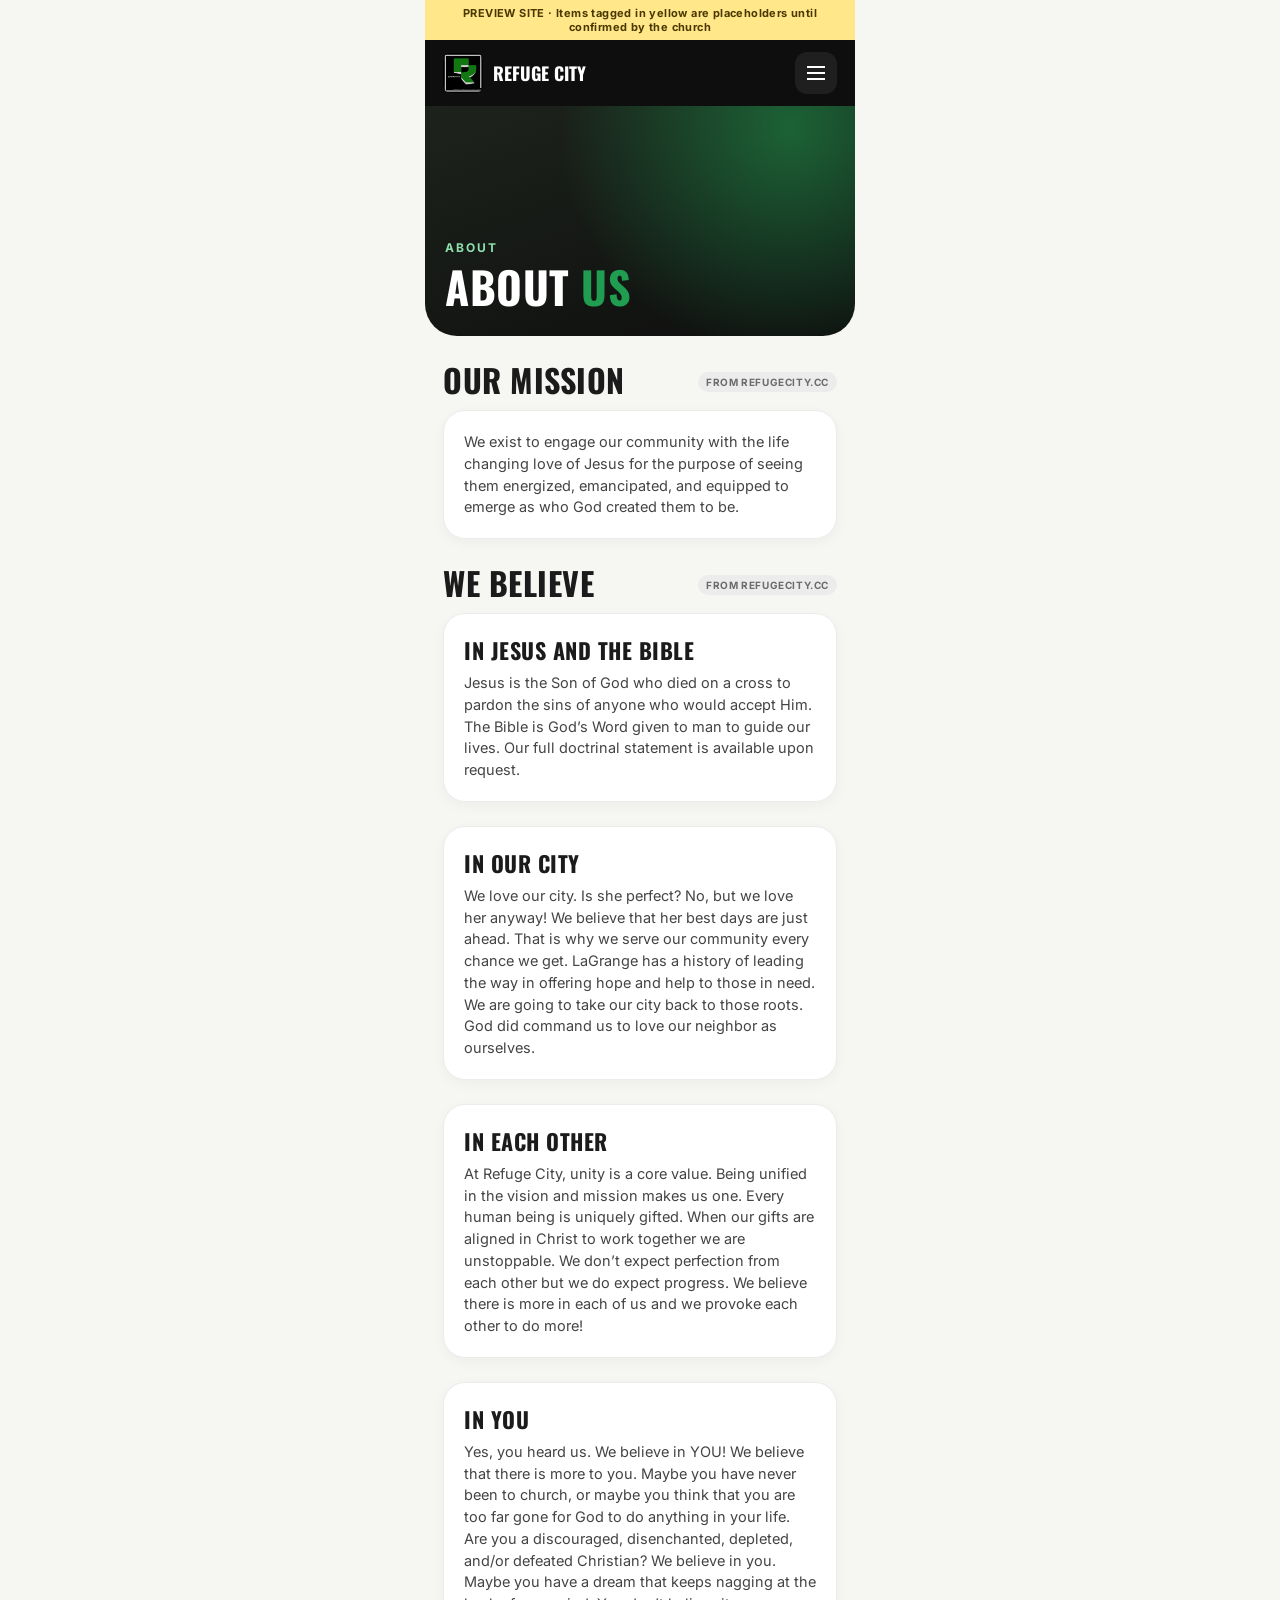
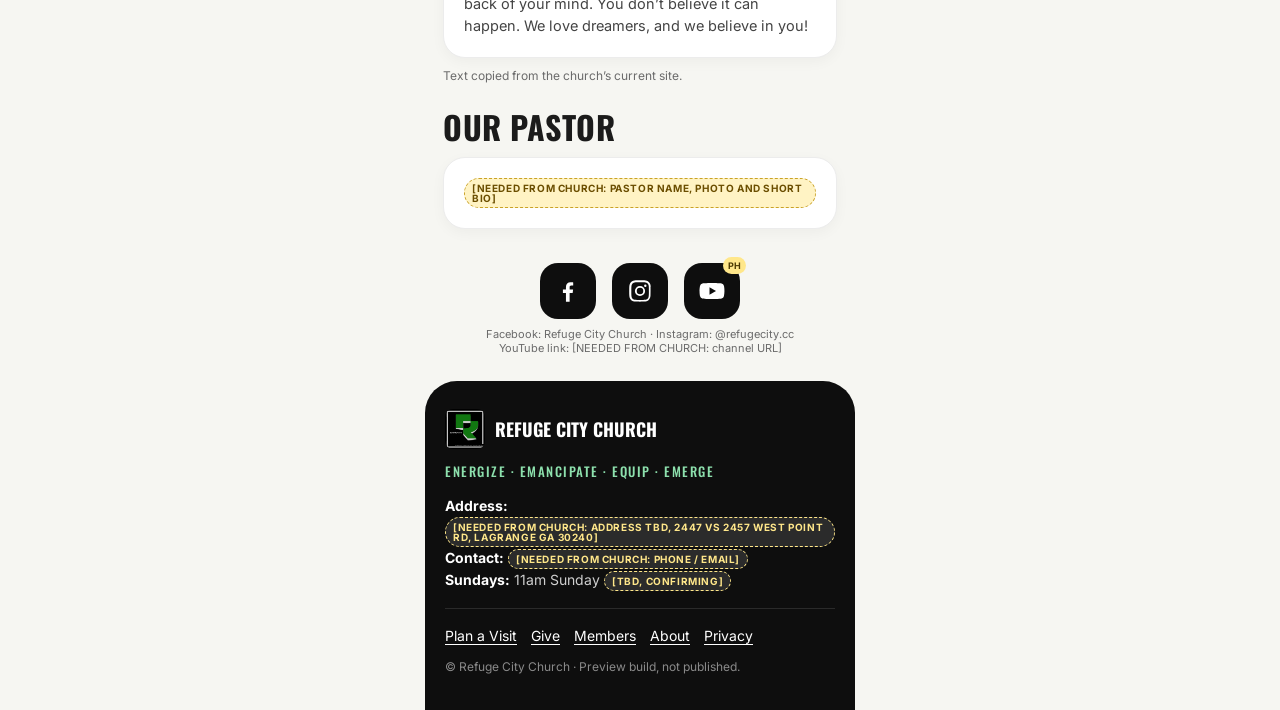
==== about/index.html @ 497180d2 "Preview site: 9 pages from mockup v2, placeholders tagged, Pages CMS starter config" ====
<!DOCTYPE html>
<html lang="en"><head><meta charset="utf-8"><meta name="viewport" content="width=device-width,initial-scale=1">
<title>About | Refuge City Church</title>
<meta name="description" content="Refuge City Church in LaGrange, GA. Preview site.">
<meta name="robots" content="noindex, nofollow">
<link rel="icon" href="/assets/img/logo.png">
<link rel="preconnect" href="https://fonts.googleapis.com"><link href="https://fonts.googleapis.com/css2?family=Oswald:wght@500;700&family=Inter:wght@400;500;700&display=swap" rel="stylesheet">
<link rel="stylesheet" href="/assets/css/site.css">
</head><body>
<a class="skip" href="#main">Skip to content</a>
<div class="banner">PREVIEW SITE · Items tagged in yellow are placeholders until confirmed by the church</div>
<header>
  <a class="brand" href="/"><img src="/assets/img/logo.png" alt="Refuge City Church logo">Refuge City</a>
  <details class="nav"><summary class="menu" aria-label="Menu"><span></span></summary><nav class="panel"><a href="/">Home</a><a href="/visit/">Plan Your Visit</a><a href="/give/">Give</a><a href="/watch/">Watch</a><a href="/next-steps/">Next Steps</a><a href="/kids/">Kids District</a><a href="/members/">Members Hub</a><a href="/about/" aria-current="page">About</a><a href="/privacy/">Privacy</a></nav></details>
</header>
<main id="main">
<div class="hero short"><div class="crumb">About</div><h1>About <em>Us</em></h1></div>
<section>
  <div class="sec-h"><h2>Our Mission</h2><span class="src">From refugecity.cc</span></div>
  <div class="card prose"><p>We exist to engage our community with the life changing love of Jesus for the purpose of seeing them energized, emancipated, and equipped to emerge as who God created them to be.</p></div>
</section>
<section>
  <div class="sec-h"><h2>We Believe</h2><span class="src">From refugecity.cc</span></div>
  <div class="list"><div class="card"><h3>In Jesus and the Bible</h3><p>Jesus is the Son of God who died on a cross to pardon the sins of anyone who would accept Him. The Bible is God’s Word given to man to guide our lives. Our full doctrinal statement is available upon request.</p></div><div class="card"><h3>In our City</h3><p>We love our city. Is she perfect? No, but we love her anyway! We believe that her best days are just ahead. That is why we serve our community every chance we get. LaGrange has a history of leading the way in offering hope and help to those in need. We are going to take our city back to those roots. God did command us to love our neighbor as ourselves.</p></div><div class="card"><h3>In Each Other</h3><p>At Refuge City, unity is a core value. Being unified in the vision and mission makes us one. Every human being is uniquely gifted. When our gifts are aligned in Christ to work together we are unstoppable. We don’t expect perfection from each other but we do expect progress. We believe there is more in each of us and we provoke each other to do more!</p></div><div class="card"><h3>In You</h3><p>Yes, you heard us. We believe in YOU! We believe that there is more to you. Maybe you have never been to church, or maybe you think that you are too far gone for God to do anything in your life. Are you a discouraged, disenchanted, depleted, and/or defeated Christian? We believe in you. Maybe you have a dream that keeps nagging at the back of your mind. You don’t believe it can happen. We love dreamers, and we believe in you!</p></div></div>
  <p class="note">Text copied from the church’s current site.</p>
</section>
<section>
  <div class="sec-h"><h2>Our Pastor</h2></div>
  <div class="card prose"><p><span class="tag">[NEEDED FROM CHURCH: pastor name, photo and short bio]</span></p></div>
</section>
</main>
<div class="social">
  <a href="https://www.facebook.com/p/Refuge-City-Church-61572074312910/" aria-label="Facebook"><svg viewBox="0 0 24 24"><path d="M13.5 22v-8.2h2.8l.4-3.2h-3.2V8.5c0-.9.3-1.6 1.6-1.6h1.7V4.1c-.3 0-1.3-.1-2.5-.1-2.5 0-4.2 1.5-4.2 4.3v2.4H7.3v3.2h2.8V22h3.4z"/></svg></a>
  <a href="https://www.instagram.com/refugecity.cc/" aria-label="Instagram"><svg viewBox="0 0 24 24"><path d="M12 7.3A4.7 4.7 0 1 0 12 16.7 4.7 4.7 0 0 0 12 7.3zm0 7.7a3 3 0 1 1 0-6 3 3 0 0 1 0 6zm6-7.9a1.1 1.1 0 1 1-2.2 0 1.1 1.1 0 0 1 2.2 0zM21.9 8.1c-.1-1.6-.4-3-1.6-4.2S17.6 2.2 16 2.1c-1.6-.1-6.4-.1-8 0-1.6.1-3 .4-4.2 1.6S2.2 6.4 2.1 8c-.1 1.6-.1 6.4 0 8 .1 1.6.4 3 1.6 4.2s2.6 1.5 4.2 1.6c1.6.1 6.4.1 8 0 1.6-.1 3-.4 4.2-1.6s1.5-2.6 1.6-4.2c.1-1.6.1-6.4 0-7.9zM19.8 18a3.2 3.2 0 0 1-1.8 1.8c-1.3.5-4.3.4-5.9.4s-4.6.1-5.9-.4A3.2 3.2 0 0 1 4.4 18c-.5-1.3-.4-4.3-.4-5.9s-.1-4.6.4-5.9A3.2 3.2 0 0 1 6.2 4.4c1.3-.5 4.3-.4 5.9-.4s4.6-.1 5.9.4a3.2 3.2 0 0 1 1.8 1.8c.5 1.3.4 4.3.4 5.9s.1 4.6-.4 5.9z"/></svg></a>
  <a class="ph" href="#" aria-label="YouTube (placeholder)"><svg viewBox="0 0 24 24"><path d="M23 7.2a3 3 0 0 0-2.1-2.1C19 4.6 12 4.6 12 4.6s-7 0-8.9.5A3 3 0 0 0 1 7.2C.5 9.1.5 12 .5 12s0 2.9.5 4.8a3 3 0 0 0 2.1 2.1c1.9.5 8.9.5 8.9.5s7 0 8.9-.5a3 3 0 0 0 2.1-2.1c.5-1.9.5-4.8.5-4.8s0-2.9-.5-4.8zM9.7 15.5v-7l6 3.5-6 3.5z"/></svg></a>
</div>
<p class="soc-note">Facebook: Refuge City Church · Instagram: @refugecity.cc<br>YouTube link: [NEEDED FROM CHURCH: channel URL]</p>
<footer>
  <div class="brand"><img src="/assets/img/logo.png" alt="">Refuge City Church</div>
  <div class="tagline">Energize · Emancipate · Equip · Emerge</div>
  <div><b style="color:#fff">Address:</b> <span class="tag dark">[NEEDED FROM CHURCH: address TBD, 2447 vs 2457 West Point Rd, LaGrange GA 30240]</span></div>
  <div><b style="color:#fff">Contact:</b> <span class="tag dark">[NEEDED FROM CHURCH: phone / email]</span></div>
  <div><b style="color:#fff">Sundays:</b> 11am Sunday <span class="tag dark">[TBD, confirming]</span></div>
  <hr>
  <div class="foot-links"><a href="/visit/">Plan a Visit</a><a href="/give/">Give</a><a href="/members/">Members</a><a href="/about/">About</a><a href="/privacy/">Privacy</a></div>
  <div class="fine" style="margin-top:10px">© Refuge City Church · Preview build, not published.</div>
</footer>
</body></html>
---- assets/css/site.css ----
:root{--green:#209D50;--green-d:#167a3c;--black:#0e0e0e;--ink:#1b1b1b;--off:#f6f6f2;--mute:#6b6b6b;--r:22px}
*{box-sizing:border-box;margin:0;padding:0}
body{font-family:Inter,system-ui,sans-serif;background:var(--off);color:var(--ink);max-width:430px;margin:0 auto;-webkit-font-smoothing:antialiased}
h1,h2,h3,.btn{font-family:Oswald,Impact,sans-serif;text-transform:uppercase;letter-spacing:.5px}
a{color:inherit;text-decoration:none}
.tag{display:inline-block;font:700 10px/1 Inter,sans-serif;letter-spacing:.6px;text-transform:uppercase;padding:4px 7px;border-radius:999px;background:#fff3c4;color:#6b4e00;border:1px dashed #c9a227;vertical-align:middle}
.tag.dark{background:rgba(255,255,255,.12);color:#ffe78a;border-color:#ffe78a}
header{position:sticky;top:0;z-index:20;display:flex;align-items:center;justify-content:space-between;padding:12px 18px;background:var(--black);color:#fff}
.brand{display:flex;align-items:center;gap:10px;font:700 18px Oswald,sans-serif;text-transform:uppercase}
.brand img{width:40px;height:40px;border-radius:8px}
.menu{width:42px;height:42px;border-radius:12px;background:#1f1f1f;display:grid;place-items:center}
.menu span,.menu span:before,.menu span:after{display:block;width:18px;height:2px;background:#fff;position:relative;content:""}
.menu span:before{position:absolute;top:-6px}.menu span:after{position:absolute;top:6px}
.hero{position:relative;min-height:560px;padding:24px 20px 28px;color:#fff;display:flex;flex-direction:column;justify-content:flex-end;background:
 linear-gradient(180deg,rgba(14,14,14,.05) 0%,rgba(14,14,14,.55) 55%,rgba(14,14,14,.95) 100%),
 radial-gradient(circle at 30% 35%,#f2b880 0,#c97b4a 22%,transparent 46%),
 radial-gradient(circle at 72% 30%,#e9a46c 0,#a85e36 20%,transparent 42%),
 radial-gradient(circle at 50% 70%,#2a8a52 0,transparent 55%),
 linear-gradient(135deg,#3b2a1e,#1e3b2a);border-radius:0 0 32px 32px;overflow:hidden}
.ph-label{position:absolute;top:18px;left:50%;transform:translateX(-50%);background:rgba(0,0,0,.55);border:2px dashed rgba(255,255,255,.7);padding:8px 14px;border-radius:12px;font:700 12px Inter;letter-spacing:1px;text-align:center;white-space:nowrap}
.ph-label small{display:block;font-weight:500;letter-spacing:0;opacity:.85;margin-top:3px}
.eyebrow{font:700 12px Inter;letter-spacing:2px;text-transform:uppercase;color:#8de0ad;margin-bottom:10px}
.hero h1{font-size:50px;line-height:.98;font-weight:700}
.hero h1 em{font-style:normal;color:var(--green)}
.hero h1 .sub{display:block;font-size:30px;line-height:1.1;margin-top:10px;color:#fff;text-transform:none;font-weight:500}
.hero p{margin-top:14px;font-size:15px;line-height:1.5;opacity:.9}
.ctas{display:grid;gap:12px;padding:22px 18px 6px;margin-top:-4px}
.btn{display:flex;align-items:center;justify-content:space-between;padding:20px 22px;border-radius:var(--r);font-size:24px;font-weight:700;box-shadow:0 6px 18px rgba(0,0,0,.08)}
.btn .ar{font-size:26px}
.btn.primary{background:var(--green);color:#fff}
.btn.dark{background:var(--black);color:#fff}
.btn.light{background:#fff;color:var(--ink);border:2px solid #e4e4e4}
.btn .soon{font:700 10px Inter;letter-spacing:.8px;background:#ffe78a;color:#4a3800;padding:5px 8px;border-radius:999px;margin-left:8px;vertical-align:middle}
.info{margin:14px 18px 0;padding:14px 16px;border-radius:16px;background:#fff;border:1px solid #e7e7e7;font-size:14px;line-height:1.6}
section{padding:28px 18px 0}
.sec-h{display:flex;align-items:baseline;justify-content:space-between;margin-bottom:14px}
.sec-h h2{font-size:32px;line-height:1}
.sec-h a{font-size:14px;font-weight:700;color:var(--green-d)}
.card{background:#fff;border-radius:var(--r);padding:20px;border:1px solid #ececec;box-shadow:0 4px 14px rgba(0,0,0,.04)}
.values{display:grid;gap:10px}
.val{display:flex;gap:14px;align-items:flex-start}
.val .ic{flex:none;width:46px;height:46px;border-radius:14px;background:#e3f4ea;color:var(--green-d);display:grid;place-items:center;font:700 20px Oswald}
.val h3{font-size:20px;line-height:1.1;margin-bottom:4px}
.val p,.card p{font-size:14.5px;line-height:1.5;color:#444}
.steps{display:flex;gap:12px;overflow-x:auto;padding-bottom:6px;scroll-snap-type:x mandatory;margin-right:-18px;padding-right:18px}
.step{flex:0 0 74%;scroll-snap-align:start;border-radius:var(--r);padding:22px;min-height:180px;display:flex;flex-direction:column;justify-content:space-between;color:#fff}
.step:nth-child(1){background:var(--green)}.step:nth-child(2){background:var(--black)}.step:nth-child(3){background:#3e3e3e}
.step .n{font:700 46px/1 Oswald;opacity:.35}
.step h3{font-size:26px;margin-top:8px}
.step p{font-size:14px;opacity:.9;margin-top:6px;color:#fff}
.kids{border-radius:28px;overflow:hidden;background:var(--black);color:#fff}
.kids .ph{height:170px;position:relative;background:radial-gradient(circle at 25% 40%,#ffd36b 0,transparent 30%),radial-gradient(circle at 75% 60%,#5fd38d 0,transparent 35%),radial-gradient(circle at 55% 25%,#6bb8ff 0,transparent 28%),#20302a;display:grid;place-items:center}
.kids .ph span{background:rgba(0,0,0,.55);border:2px dashed rgba(255,255,255,.7);padding:7px 12px;border-radius:10px;font:700 11px Inter;letter-spacing:1px}
.kids .body{padding:20px}
.kids h2{font-size:34px;line-height:1}.kids h2 em{font-style:normal;color:var(--green)}
.kids p{font-size:14.5px;line-height:1.5;opacity:.88;margin:10px 0 16px;color:#fff}
.pill{display:inline-flex;align-items:center;gap:8px;background:var(--green);color:#fff;padding:13px 18px;border-radius:999px;font:700 15px Inter}
.hub{display:grid;grid-template-columns:1fr 1fr;gap:12px}
.tile{background:#fff;border:1px solid #ececec;border-radius:20px;padding:16px;min-height:118px;display:flex;flex-direction:column;justify-content:space-between}
.tile .ti{width:40px;height:40px;border-radius:12px;background:var(--black);display:grid;place-items:center}
.tile .ti svg{width:22px;height:22px;stroke:#5fd38d;fill:none;stroke-width:2;stroke-linecap:round;stroke-linejoin:round}
.tile b{font:700 17px Oswald;text-transform:uppercase;line-height:1.1;display:block;margin-top:10px}
.tile small{font-size:11px;color:var(--mute)}
.social{display:flex;justify-content:center;gap:16px;padding:34px 18px 8px}
.social a{width:56px;height:56px;border-radius:18px;background:var(--black);display:grid;place-items:center;position:relative}
.social svg{width:26px;height:26px;fill:#fff}
.social a.ph::after{content:"PH";position:absolute;top:-6px;right:-6px;font:700 9px Inter;background:#ffe78a;color:#4a3800;padding:3px 5px;border-radius:999px}
.soc-note{text-align:center;font-size:11px;color:var(--mute);padding:0 24px}
footer{margin-top:26px;background:var(--black);color:#cfcfcf;padding:28px 20px 34px;border-radius:32px 32px 0 0;font-size:14px;line-height:1.6}
footer .brand{color:#fff;margin-bottom:12px}
footer .tagline{font:500 13px Oswald;letter-spacing:1.5px;text-transform:uppercase;color:#8de0ad;margin-bottom:14px}
footer hr{border:0;border-top:1px solid #2a2a2a;margin:16px 0}
footer .fine{font-size:12px;color:#8a8a8a}
.banner{background:#ffe78a;color:#4a3800;font:700 11px Inter;text-align:center;padding:6px 10px;letter-spacing:.4px}
.hero .quote{font:500 21px/1.3 Oswald,sans-serif;margin-top:14px;color:#fff;opacity:1}
.src{display:inline-block;align-self:flex-start;margin-top:8px;font:700 10px Inter;letter-spacing:.6px;text-transform:uppercase;color:#6b6b6b;background:#ececec;padding:4px 8px;border-radius:999px}
.src.dark{color:#8de0ad;background:rgba(32,157,80,.18)}
.note{font-size:12px;color:var(--mute);margin-top:10px}

/* site additions */
.hero.short{min-height:230px}
.hero.short h1{font-size:44px}
.nav{position:relative}
.nav summary{list-style:none;cursor:pointer}
.nav summary::-webkit-details-marker{display:none}
.nav .panel{position:absolute;right:0;top:52px;width:250px;background:#151515;border:1px solid #2a2a2a;border-radius:18px;padding:8px;box-shadow:0 14px 40px rgba(0,0,0,.45)}
.nav .panel a{display:block;padding:12px 14px;border-radius:12px;font:700 17px Oswald,sans-serif;text-transform:uppercase;letter-spacing:.5px;color:#fff}
.nav .panel a:hover,.nav .panel a[aria-current]{background:#209D50}
.prose{font-size:15.5px;line-height:1.6;color:#333}
.prose p+p{margin-top:12px}
.card+.card{margin-top:12px}
.card h3{font-size:22px;margin-bottom:6px}
.list{display:grid;gap:12px}
.btn.wide{justify-content:center;gap:10px}
.form label{display:block;font:700 14px Inter;margin:14px 0 6px}
.form input,.form select,.form textarea{width:100%;font:16px Inter;padding:14px;border-radius:14px;border:2px solid #e4e4e4;background:#fafafa;color:#888}
.form .btn{margin-top:18px;width:100%;border:0;cursor:not-allowed;opacity:.85}
.soon-card{text-align:center;padding:34px 20px}
.soon-card .big{font:700 40px/1 Oswald,sans-serif;text-transform:uppercase;margin:10px 0}
.crumb{font:700 12px Inter;letter-spacing:2px;text-transform:uppercase;color:#8de0ad;margin-bottom:10px}
.foot-links{display:flex;flex-wrap:wrap;gap:6px 14px;margin-top:6px}
.foot-links a{color:#fff;text-decoration:underline;text-underline-offset:3px}
.foot-social{display:flex;gap:12px;margin:14px 0 4px}
.foot-social a{width:44px;height:44px;border-radius:14px;background:#1f1f1f;display:grid;place-items:center}
.foot-social svg{width:22px;height:22px;fill:#fff}
.skip{position:absolute;left:-999px}.skip:focus{left:10px;top:10px;z-index:99;background:#fff;color:#000;padding:8px}
.hero.short:not([style]){background:radial-gradient(circle at 85% 10%,rgba(32,157,80,.55) 0,transparent 55%),linear-gradient(160deg,#1d231c,#0e0e0e)}
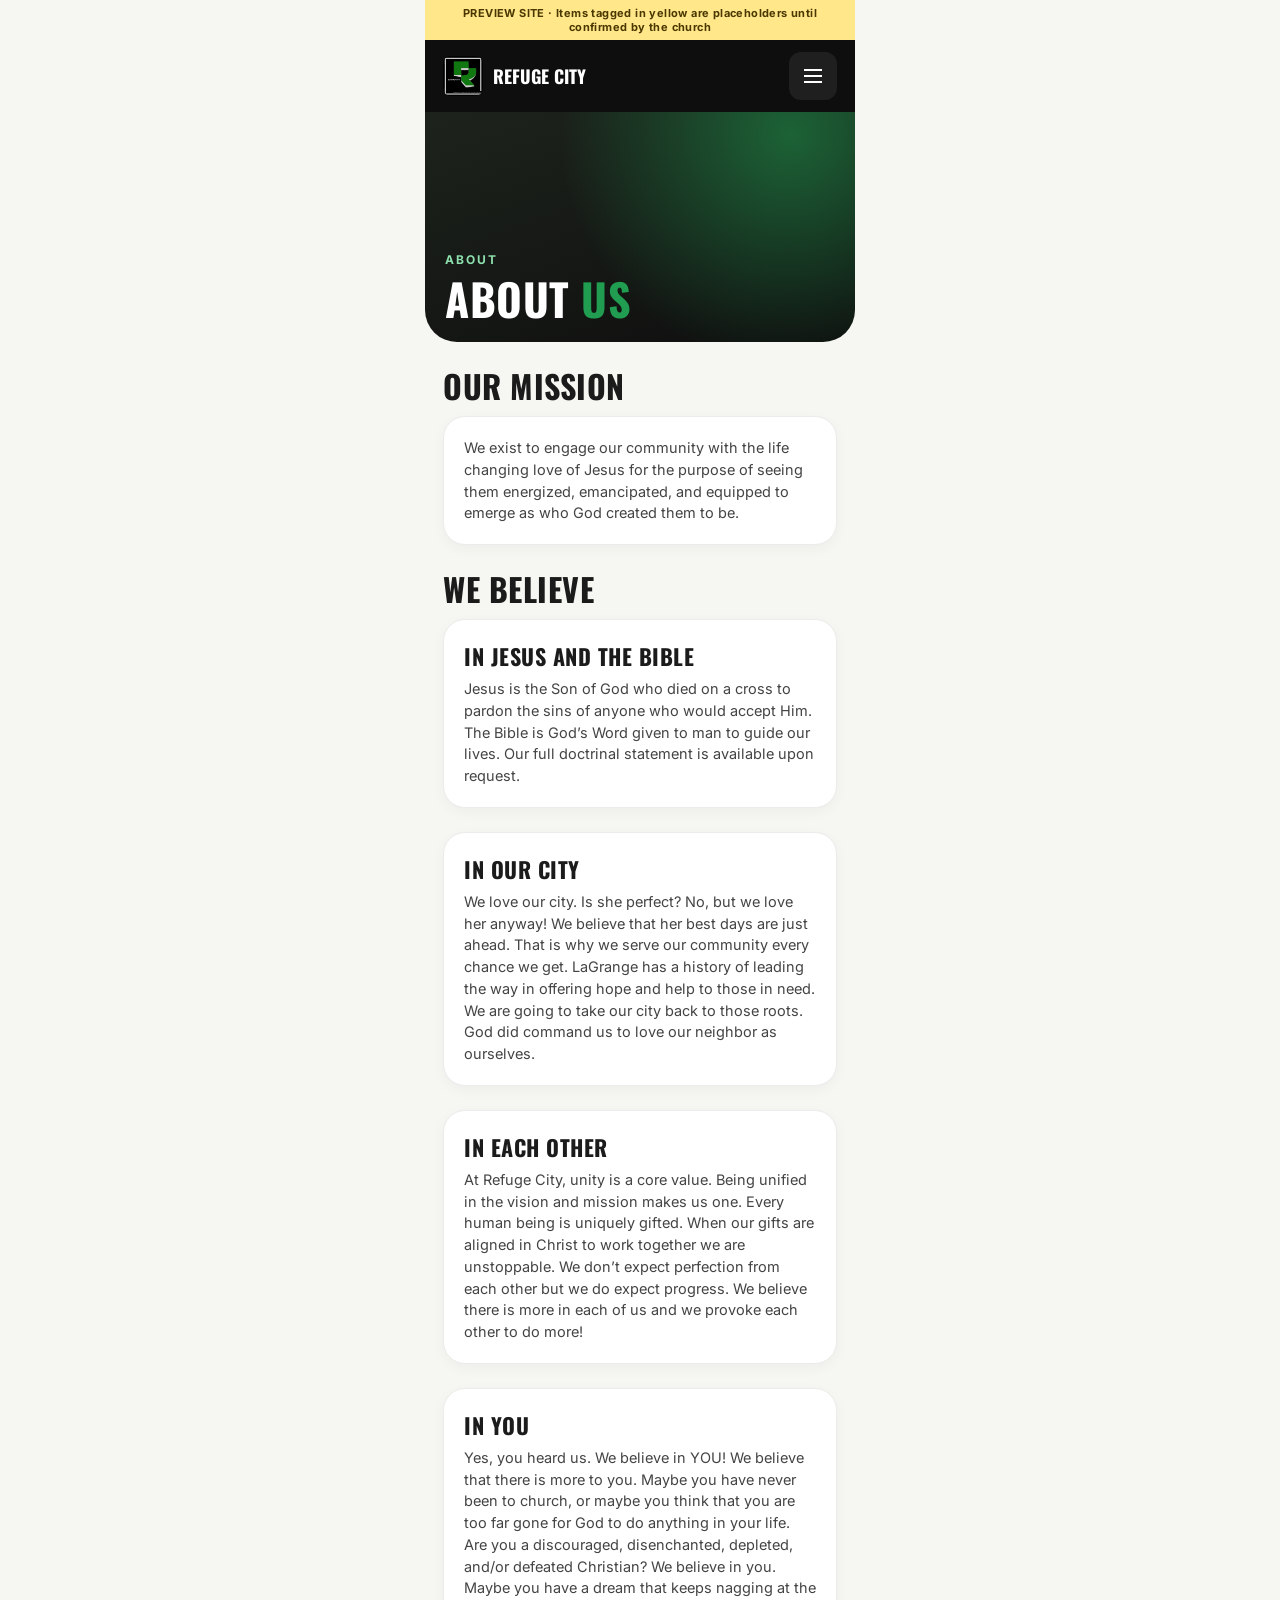
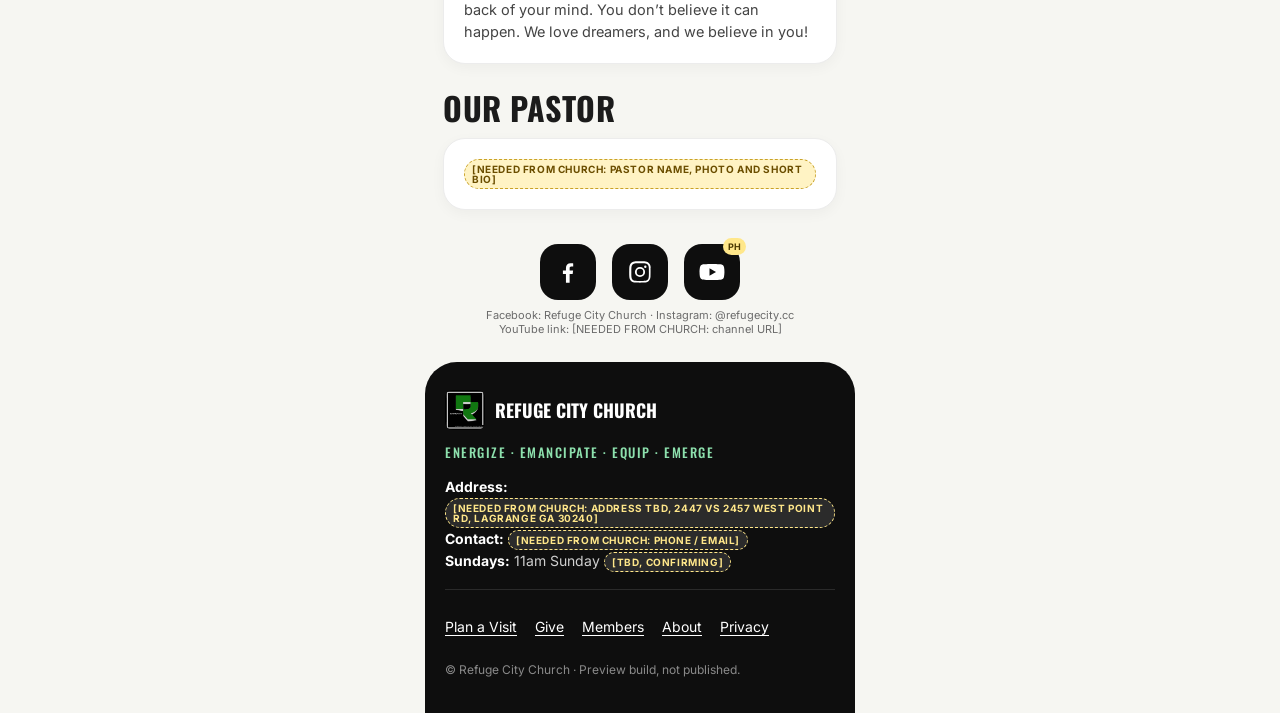
==== commit a07aac8f: "Fit the home actions and tighten the mobile menu Shrink the home hero so Plan Your Visit, Give, and " ====
--- a/about/index.html
+++ b/about/index.html
@@ -3,26 +3,26 @@
 <title>About | Refuge City Church</title>
 <meta name="description" content="Refuge City Church in LaGrange, GA. Preview site.">
 <meta name="robots" content="noindex, nofollow">
-<link rel="icon" href="/assets/img/logo.png">
+<link rel="icon" href="../assets/img/logo.png">
 <link rel="preconnect" href="https://fonts.googleapis.com"><link href="https://fonts.googleapis.com/css2?family=Oswald:wght@500;700&family=Inter:wght@400;500;700&display=swap" rel="stylesheet">
-<link rel="stylesheet" href="/assets/css/site.css">
+<link rel="stylesheet" href="../assets/css/site.css">
 </head><body>
 <a class="skip" href="#main">Skip to content</a>
 <div class="banner">PREVIEW SITE · Items tagged in yellow are placeholders until confirmed by the church</div>
 <header>
-  <a class="brand" href="/"><img src="/assets/img/logo.png" alt="Refuge City Church logo">Refuge City</a>
-  <details class="nav"><summary class="menu" aria-label="Menu"><span></span></summary><nav class="panel"><a href="/">Home</a><a href="/visit/">Plan Your Visit</a><a href="/give/">Give</a><a href="/watch/">Watch</a><a href="/next-steps/">Next Steps</a><a href="/kids/">Kids District</a><a href="/members/">Members Hub</a><a href="/about/" aria-current="page">About</a><a href="/privacy/">Privacy</a></nav></details>
+  <a class="brand" href="../"><img src="../assets/img/logo.png" alt="Refuge City Church logo">Refuge City</a>
+  <details class="nav"><summary class="menu" aria-label="Menu" aria-expanded="false" aria-controls="site-menu"><span></span></summary><button type="button" class="nav-backdrop" tabindex="-1" aria-hidden="true"></button><nav class="panel" id="site-menu"><a href="../">Home</a><a href="../visit/">Plan Your Visit</a><a href="../give/">Give</a><a href="../watch/">Watch</a><a href="../next-steps/">Next Steps</a><a href="../kids/">Kids District</a><a href="../members/">Members Hub</a><a href="../about/" aria-current="page">About</a><a href="../privacy/">Privacy</a></nav></details>
 </header>
 <main id="main">
 <div class="hero short"><div class="crumb">About</div><h1>About <em>Us</em></h1></div>
 <section>
-  <div class="sec-h"><h2>Our Mission</h2><span class="src">From refugecity.cc</span></div>
+  <div class="sec-h"><h2>Our Mission</h2><span class="src review-note">From refugecity.cc</span></div>
   <div class="card prose"><p>We exist to engage our community with the life changing love of Jesus for the purpose of seeing them energized, emancipated, and equipped to emerge as who God created them to be.</p></div>
 </section>
 <section>
-  <div class="sec-h"><h2>We Believe</h2><span class="src">From refugecity.cc</span></div>
+  <div class="sec-h"><h2>We Believe</h2><span class="src review-note">From refugecity.cc</span></div>
   <div class="list"><div class="card"><h3>In Jesus and the Bible</h3><p>Jesus is the Son of God who died on a cross to pardon the sins of anyone who would accept Him. The Bible is God’s Word given to man to guide our lives. Our full doctrinal statement is available upon request.</p></div><div class="card"><h3>In our City</h3><p>We love our city. Is she perfect? No, but we love her anyway! We believe that her best days are just ahead. That is why we serve our community every chance we get. LaGrange has a history of leading the way in offering hope and help to those in need. We are going to take our city back to those roots. God did command us to love our neighbor as ourselves.</p></div><div class="card"><h3>In Each Other</h3><p>At Refuge City, unity is a core value. Being unified in the vision and mission makes us one. Every human being is uniquely gifted. When our gifts are aligned in Christ to work together we are unstoppable. We don’t expect perfection from each other but we do expect progress. We believe there is more in each of us and we provoke each other to do more!</p></div><div class="card"><h3>In You</h3><p>Yes, you heard us. We believe in YOU! We believe that there is more to you. Maybe you have never been to church, or maybe you think that you are too far gone for God to do anything in your life. Are you a discouraged, disenchanted, depleted, and/or defeated Christian? We believe in you. Maybe you have a dream that keeps nagging at the back of your mind. You don’t believe it can happen. We love dreamers, and we believe in you!</p></div></div>
-  <p class="note">Text copied from the church’s current site.</p>
+  <p class="note review-note">Text copied from the church’s current site.</p>
 </section>
 <section>
   <div class="sec-h"><h2>Our Pastor</h2></div>
@@ -36,13 +36,43 @@
 </div>
 <p class="soc-note">Facebook: Refuge City Church · Instagram: @refugecity.cc<br>YouTube link: [NEEDED FROM CHURCH: channel URL]</p>
 <footer>
-  <div class="brand"><img src="/assets/img/logo.png" alt="">Refuge City Church</div>
+  <div class="brand"><img src="../assets/img/logo.png" alt="">Refuge City Church</div>
   <div class="tagline">Energize · Emancipate · Equip · Emerge</div>
   <div><b style="color:#fff">Address:</b> <span class="tag dark">[NEEDED FROM CHURCH: address TBD, 2447 vs 2457 West Point Rd, LaGrange GA 30240]</span></div>
   <div><b style="color:#fff">Contact:</b> <span class="tag dark">[NEEDED FROM CHURCH: phone / email]</span></div>
   <div><b style="color:#fff">Sundays:</b> 11am Sunday <span class="tag dark">[TBD, confirming]</span></div>
   <hr>
-  <div class="foot-links"><a href="/visit/">Plan a Visit</a><a href="/give/">Give</a><a href="/members/">Members</a><a href="/about/">About</a><a href="/privacy/">Privacy</a></div>
+  <div class="foot-links"><a href="../visit/">Plan a Visit</a><a href="../give/">Give</a><a href="../members/">Members</a><a href="../about/">About</a><a href="../privacy/">Privacy</a></div>
   <div class="fine" style="margin-top:10px">© Refuge City Church · Preview build, not published.</div>
 </footer>
+<script>
+(function(){
+  var nav = document.querySelector('details.nav');
+  if (!nav) return;
+  var btn = nav.querySelector('summary.menu');
+  var panel = nav.querySelector('.panel');
+  function el(t){ return t && t.nodeType === 1 ? t : (t && t.parentElement); }
+  function sync(focusEl){
+    btn.setAttribute('aria-expanded', nav.open ? 'true' : 'false');
+    if (focusEl) focusEl.focus();
+  }
+  nav.addEventListener('toggle', function(){
+    if (nav.open) sync(panel.querySelector('a'));
+    else sync();
+  });
+  document.addEventListener('keydown', function(e){
+    if ((e.key === 'Escape' || e.key === 'Esc') && nav.open){
+      nav.open = false;
+      sync(btn);
+    }
+  });
+  document.addEventListener('click', function(e){
+    if (!nav.open) return;
+    var t = el(e.target);
+    if (!t) return;
+    if (t.closest('.panel a')){ nav.open = false; sync(); return; }
+    if (t.closest('.nav-backdrop') || !nav.contains(t)){ nav.open = false; sync(btn); }
+  });
+})();
+</script>
 </body></html>
--- a/assets/css/site.css
+++ b/assets/css/site.css
@@ -8,10 +8,14 @@
 header{position:sticky;top:0;z-index:20;display:flex;align-items:center;justify-content:space-between;padding:12px 18px;background:var(--black);color:#fff}
 .brand{display:flex;align-items:center;gap:10px;font:700 18px Oswald,sans-serif;text-transform:uppercase}
 .brand img{width:40px;height:40px;border-radius:8px}
-.menu{width:42px;height:42px;border-radius:12px;background:#1f1f1f;display:grid;place-items:center}
-.menu span,.menu span:before,.menu span:after{display:block;width:18px;height:2px;background:#fff;position:relative;content:""}
-.menu span:before{position:absolute;top:-6px}.menu span:after{position:absolute;top:6px}
-.hero{position:relative;min-height:560px;padding:24px 20px 28px;color:#fff;display:flex;flex-direction:column;justify-content:flex-end;background:
+.menu{width:48px;height:48px;border-radius:12px;background:#1f1f1f;display:grid;place-items:center;position:relative;z-index:3}
+.menu span,.menu span:before,.menu span:after{display:block;width:18px;height:2px;background:#fff;position:relative;content:"";transition:transform .15s ease,top .15s ease,background .15s ease}
+.menu span:before,.menu span:after{position:absolute;left:0}
+.menu span:before{top:-6px}.menu span:after{top:6px}
+.nav[open] .menu span{background:transparent}
+.nav[open] .menu span:before{top:0;transform:rotate(45deg)}
+.nav[open] .menu span:after{top:0;transform:rotate(-45deg)}
+.hero{position:relative;min-height:280px;padding:20px 20px 22px;color:#fff;display:flex;flex-direction:column;justify-content:flex-end;background:
  linear-gradient(180deg,rgba(14,14,14,.05) 0%,rgba(14,14,14,.55) 55%,rgba(14,14,14,.95) 100%),
  radial-gradient(circle at 30% 35%,#f2b880 0,#c97b4a 22%,transparent 46%),
  radial-gradient(circle at 72% 30%,#e9a46c 0,#a85e36 20%,transparent 42%),
@@ -24,18 +28,21 @@
 .hero h1 em{font-style:normal;color:var(--green)}
 .hero h1 .sub{display:block;font-size:30px;line-height:1.1;margin-top:10px;color:#fff;text-transform:none;font-weight:500}
 .hero p{margin-top:14px;font-size:15px;line-height:1.5;opacity:.9}
-.ctas{display:grid;gap:12px;padding:22px 18px 6px;margin-top:-4px}
+.ctas{display:grid;gap:10px;padding:22px 18px 6px;margin-top:-4px}
+.ctas .btn{padding:16px 20px}
 .btn{display:flex;align-items:center;justify-content:space-between;padding:20px 22px;border-radius:var(--r);font-size:24px;font-weight:700;box-shadow:0 6px 18px rgba(0,0,0,.08)}
 .btn .ar{font-size:26px}
-.btn.primary{background:var(--green);color:#fff}
+.btn.primary{background:var(--green-d);color:#fff}
 .btn.dark{background:var(--black);color:#fff}
 .btn.light{background:#fff;color:var(--ink);border:2px solid #e4e4e4}
+.ctas .btn.light{background:#e3f4ea;color:#0e0e0e;border:2px solid #1b1b1b}
 .btn .soon{font:700 10px Inter;letter-spacing:.8px;background:#ffe78a;color:#4a3800;padding:5px 8px;border-radius:999px;margin-left:8px;vertical-align:middle}
 .info{margin:14px 18px 0;padding:14px 16px;border-radius:16px;background:#fff;border:1px solid #e7e7e7;font-size:14px;line-height:1.6}
 section{padding:28px 18px 0}
-.sec-h{display:flex;align-items:baseline;justify-content:space-between;margin-bottom:14px}
+.sec-h{display:flex;align-items:center;justify-content:space-between;margin-bottom:14px}
 .sec-h h2{font-size:32px;line-height:1}
-.sec-h a{font-size:14px;font-weight:700;color:var(--green-d)}
+.sec-h a{display:inline-flex;align-items:center;min-height:44px;padding:0 4px;font-size:14px;font-weight:700;color:var(--green-d)}
+a.text-link{display:inline-flex;align-items:center;min-height:44px}
 .card{background:#fff;border-radius:var(--r);padding:20px;border:1px solid #ececec;box-shadow:0 4px 14px rgba(0,0,0,.04)}
 .values{display:grid;gap:10px}
 .val{display:flex;gap:14px;align-items:flex-start}
@@ -43,18 +50,19 @@
 .val h3{font-size:20px;line-height:1.1;margin-bottom:4px}
 .val p,.card p{font-size:14.5px;line-height:1.5;color:#444}
 .steps{display:flex;gap:12px;overflow-x:auto;padding-bottom:6px;scroll-snap-type:x mandatory;margin-right:-18px;padding-right:18px}
-.step{flex:0 0 74%;scroll-snap-align:start;border-radius:var(--r);padding:22px;min-height:180px;display:flex;flex-direction:column;justify-content:space-between;color:#fff}
-.step:nth-child(1){background:var(--green)}.step:nth-child(2){background:var(--black)}.step:nth-child(3){background:#3e3e3e}
-.step .n{font:700 46px/1 Oswald;opacity:.35}
+.step{position:relative;flex:0 0 80%;scroll-snap-align:start;border-radius:var(--r);padding:22px;min-height:180px;display:flex;flex-direction:column;justify-content:space-between;color:#fff}
+.step:nth-child(1){background:var(--green-d)}.step:nth-child(2){background:var(--black)}.step:nth-child(3){background:#3e3e3e}
+.step .n{font:700 46px/1 Oswald;opacity:.55}
+.step .ar{position:absolute;top:16px;right:16px;font-size:26px;line-height:1}
 .step h3{font-size:26px;margin-top:8px}
-.step p{font-size:14px;opacity:.9;margin-top:6px;color:#fff}
+.step p{font-size:14px;opacity:1;margin-top:6px;color:#fff}
 .kids{border-radius:28px;overflow:hidden;background:var(--black);color:#fff}
 .kids .ph{height:170px;position:relative;background:radial-gradient(circle at 25% 40%,#ffd36b 0,transparent 30%),radial-gradient(circle at 75% 60%,#5fd38d 0,transparent 35%),radial-gradient(circle at 55% 25%,#6bb8ff 0,transparent 28%),#20302a;display:grid;place-items:center}
 .kids .ph span{background:rgba(0,0,0,.55);border:2px dashed rgba(255,255,255,.7);padding:7px 12px;border-radius:10px;font:700 11px Inter;letter-spacing:1px}
 .kids .body{padding:20px}
 .kids h2{font-size:34px;line-height:1}.kids h2 em{font-style:normal;color:var(--green)}
 .kids p{font-size:14.5px;line-height:1.5;opacity:.88;margin:10px 0 16px;color:#fff}
-.pill{display:inline-flex;align-items:center;gap:8px;background:var(--green);color:#fff;padding:13px 18px;border-radius:999px;font:700 15px Inter}
+.pill{display:inline-flex;align-items:center;gap:8px;background:var(--green-d);color:#fff;padding:13px 18px;border-radius:999px;font:700 15px Inter}
 .hub{display:grid;grid-template-columns:1fr 1fr;gap:12px}
 .tile{background:#fff;border:1px solid #ececec;border-radius:20px;padding:16px;min-height:118px;display:flex;flex-direction:column;justify-content:space-between}
 .tile .ti{width:40px;height:40px;border-radius:12px;background:var(--black);display:grid;place-items:center}
@@ -72,9 +80,11 @@
 footer hr{border:0;border-top:1px solid #2a2a2a;margin:16px 0}
 footer .fine{font-size:12px;color:#8a8a8a}
 .banner{background:#ffe78a;color:#4a3800;font:700 11px Inter;text-align:center;padding:6px 10px;letter-spacing:.4px}
-.hero .quote{font:500 21px/1.3 Oswald,sans-serif;margin-top:14px;color:#fff;opacity:1}
+.quote{margin:16px 18px 0;font:500 21px/1.3 Oswald,sans-serif;color:var(--ink)}
 .src{display:inline-block;align-self:flex-start;margin-top:8px;font:700 10px Inter;letter-spacing:.6px;text-transform:uppercase;color:#6b6b6b;background:#ececec;padding:4px 8px;border-radius:999px}
 .src.dark{color:#8de0ad;background:rgba(32,157,80,.18)}
+/* Hidden now. At launch, hide .banner the same way: one class, display:none. */
+.review-note{display:none}
 .note{font-size:12px;color:var(--mute);margin-top:10px}
 
 /* site additions */
@@ -83,9 +93,11 @@
 .nav{position:relative}
 .nav summary{list-style:none;cursor:pointer}
 .nav summary::-webkit-details-marker{display:none}
-.nav .panel{position:absolute;right:0;top:52px;width:250px;background:#151515;border:1px solid #2a2a2a;border-radius:18px;padding:8px;box-shadow:0 14px 40px rgba(0,0,0,.45)}
-.nav .panel a{display:block;padding:12px 14px;border-radius:12px;font:700 17px Oswald,sans-serif;text-transform:uppercase;letter-spacing:.5px;color:#fff}
-.nav .panel a:hover,.nav .panel a[aria-current]{background:#209D50}
+.nav-backdrop{display:none}
+.nav[open] .nav-backdrop{display:block;position:fixed;inset:0;border:0;padding:0;background:rgba(0,0,0,.4);z-index:1;cursor:pointer}
+.nav .panel{position:absolute;right:0;top:calc(100% + 8px);width:250px;background:#151515;border:1px solid #2a2a2a;border-radius:18px;padding:8px;box-shadow:0 14px 40px rgba(0,0,0,.45);z-index:3}
+.nav .panel a{display:flex;align-items:center;min-height:44px;padding:12px 14px;border-radius:12px;font:700 17px Oswald,sans-serif;text-transform:uppercase;letter-spacing:.5px;color:#fff}
+.nav .panel a:hover,.nav .panel a[aria-current]{background:var(--green-d)}
 .prose{font-size:15.5px;line-height:1.6;color:#333}
 .prose p+p{margin-top:12px}
 .card+.card{margin-top:12px}
@@ -98,8 +110,8 @@
 .soon-card{text-align:center;padding:34px 20px}
 .soon-card .big{font:700 40px/1 Oswald,sans-serif;text-transform:uppercase;margin:10px 0}
 .crumb{font:700 12px Inter;letter-spacing:2px;text-transform:uppercase;color:#8de0ad;margin-bottom:10px}
-.foot-links{display:flex;flex-wrap:wrap;gap:6px 14px;margin-top:6px}
-.foot-links a{color:#fff;text-decoration:underline;text-underline-offset:3px}
+.foot-links{display:flex;flex-wrap:wrap;gap:0 18px;margin-top:6px}
+.foot-links a{display:inline-flex;align-items:center;min-height:44px;color:#fff;text-decoration:underline;text-underline-offset:3px}
 .foot-social{display:flex;gap:12px;margin:14px 0 4px}
 .foot-social a{width:44px;height:44px;border-radius:14px;background:#1f1f1f;display:grid;place-items:center}
 .foot-social svg{width:22px;height:22px;fill:#fff}
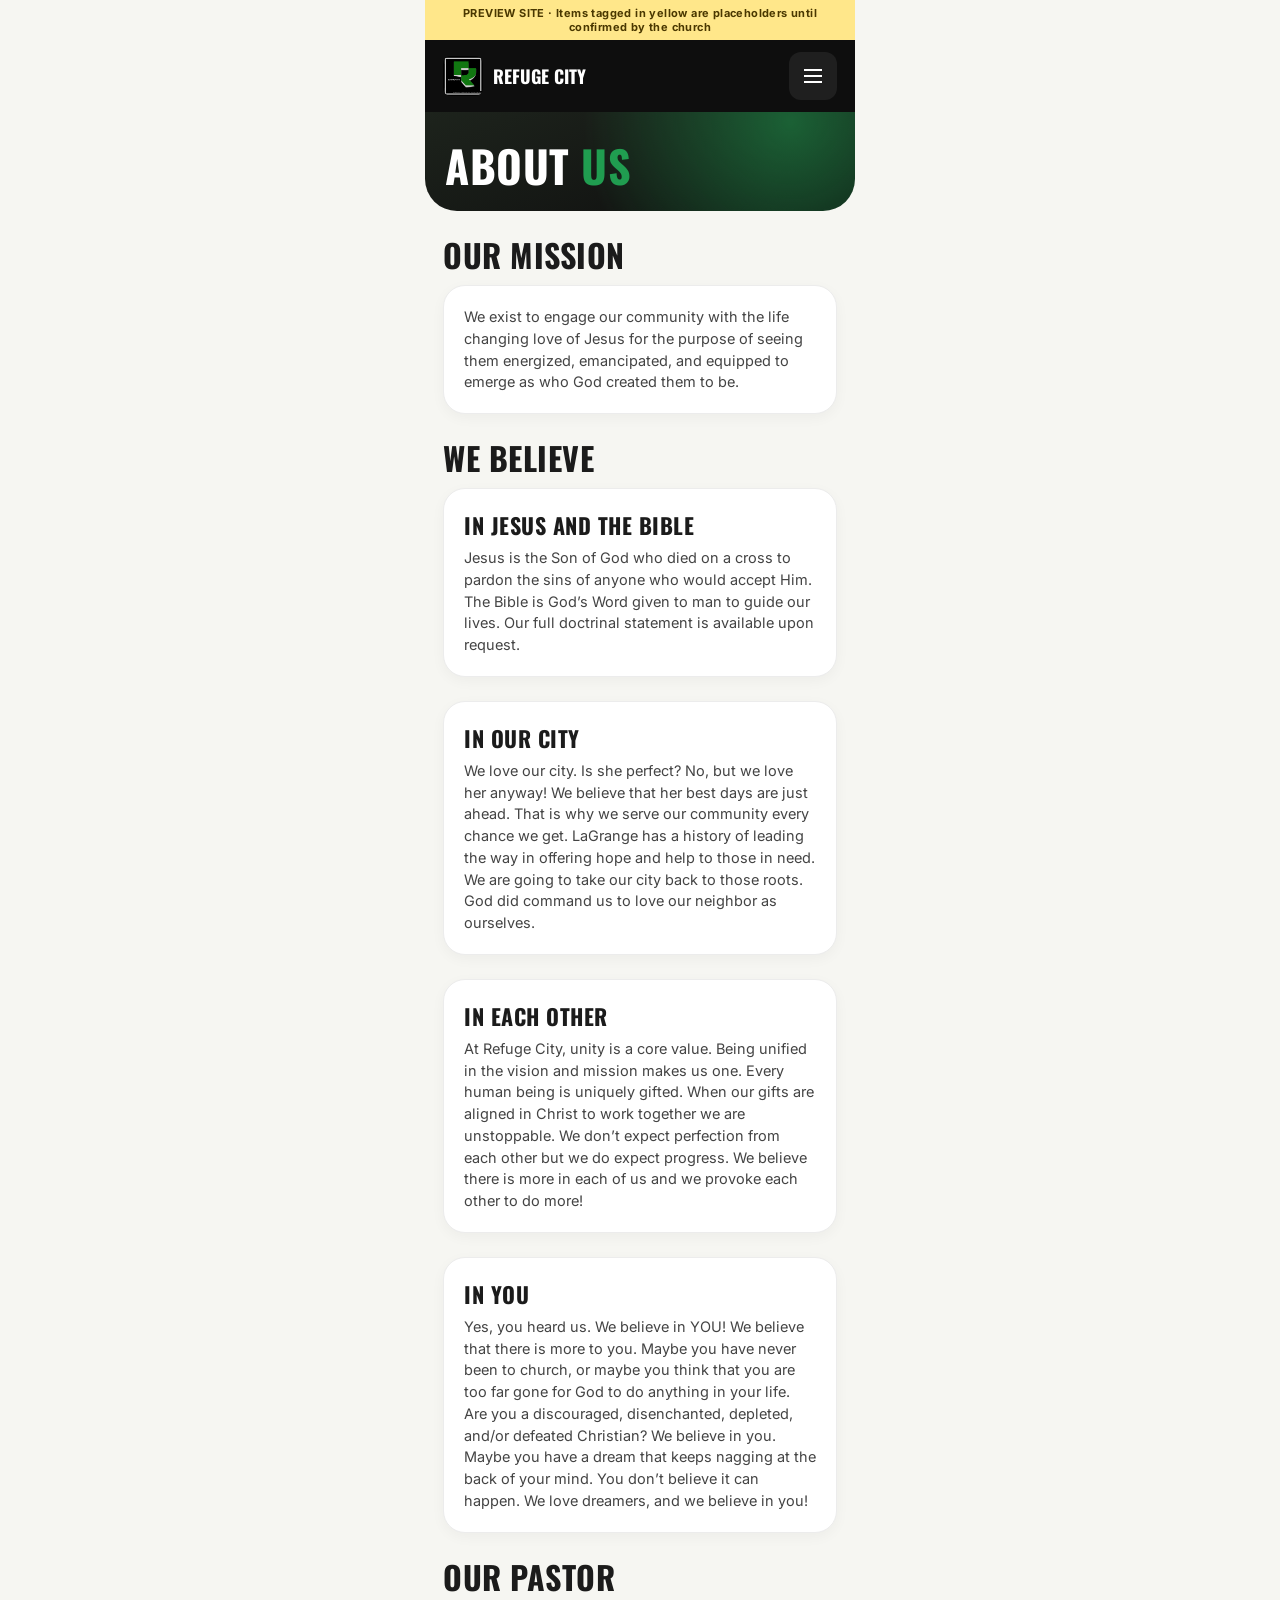
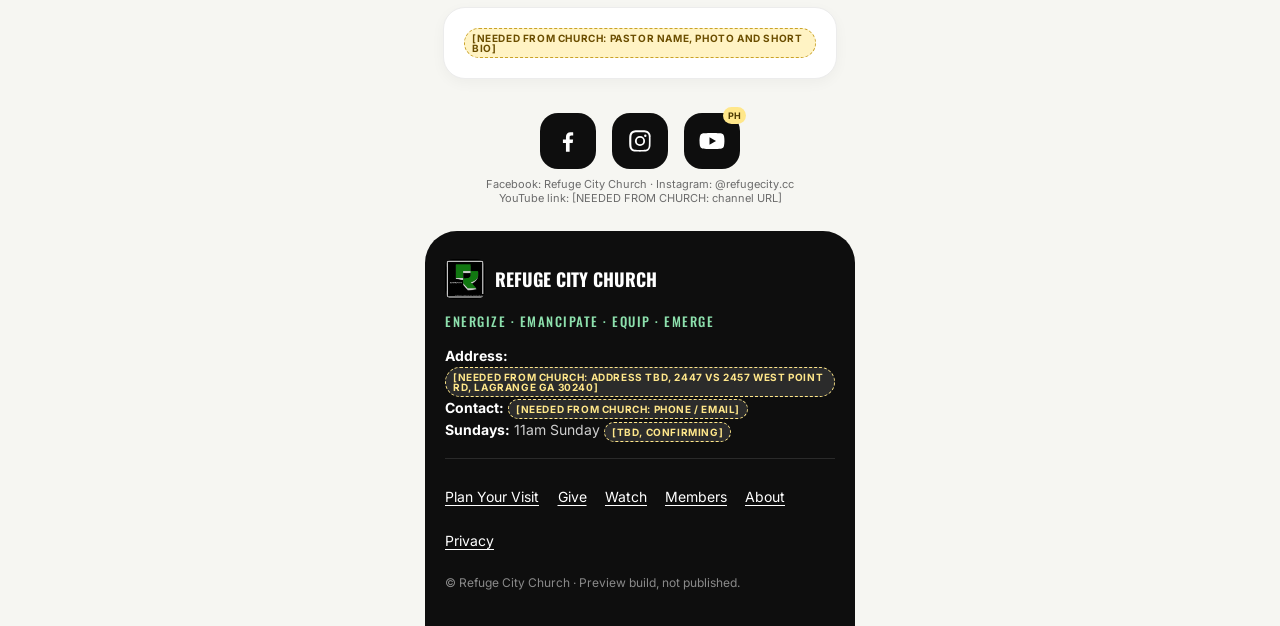
==== commit 4954bddf: "Lift inner-page actions and even out the hub Move Kids check-in above the info cards, shorten repeat" ====
--- a/about/index.html
+++ b/about/index.html
@@ -14,7 +14,7 @@
   <details class="nav"><summary class="menu" aria-label="Menu" aria-expanded="false" aria-controls="site-menu"><span></span></summary><button type="button" class="nav-backdrop" tabindex="-1" aria-hidden="true"></button><nav class="panel" id="site-menu"><a href="../">Home</a><a href="../visit/">Plan Your Visit</a><a href="../give/">Give</a><a href="../watch/">Watch</a><a href="../next-steps/">Next Steps</a><a href="../kids/">Kids District</a><a href="../members/">Members Hub</a><a href="../about/" aria-current="page">About</a><a href="../privacy/">Privacy</a></nav></details>
 </header>
 <main id="main">
-<div class="hero short"><div class="crumb">About</div><h1>About <em>Us</em></h1></div>
+<div class="hero short"><h1>About <em>Us</em></h1></div>
 <section>
   <div class="sec-h"><h2>Our Mission</h2><span class="src review-note">From refugecity.cc</span></div>
   <div class="card prose"><p>We exist to engage our community with the life changing love of Jesus for the purpose of seeing them energized, emancipated, and equipped to emerge as who God created them to be.</p></div>
@@ -42,7 +42,7 @@
   <div><b style="color:#fff">Contact:</b> <span class="tag dark">[NEEDED FROM CHURCH: phone / email]</span></div>
   <div><b style="color:#fff">Sundays:</b> 11am Sunday <span class="tag dark">[TBD, confirming]</span></div>
   <hr>
-  <div class="foot-links"><a href="../visit/">Plan a Visit</a><a href="../give/">Give</a><a href="../members/">Members</a><a href="../about/">About</a><a href="../privacy/">Privacy</a></div>
+  <div class="foot-links"><a href="../visit/">Plan Your Visit</a><a href="../give/">Give</a><a href="../watch/">Watch</a><a href="../members/">Members</a><a href="../about/">About</a><a href="../privacy/">Privacy</a></div>
   <div class="fine" style="margin-top:10px">© Refuge City Church · Preview build, not published.</div>
 </footer>
 <script>
--- a/assets/css/site.css
+++ b/assets/css/site.css
@@ -15,7 +15,7 @@
 .nav[open] .menu span{background:transparent}
 .nav[open] .menu span:before{top:0;transform:rotate(45deg)}
 .nav[open] .menu span:after{top:0;transform:rotate(-45deg)}
-.hero{position:relative;min-height:280px;padding:20px 20px 22px;color:#fff;display:flex;flex-direction:column;justify-content:flex-end;background:
+.hero{position:relative;min-height:280px;padding:12px 20px 12px;color:#fff;display:flex;flex-direction:column;justify-content:flex-end;background:
  linear-gradient(180deg,rgba(14,14,14,.05) 0%,rgba(14,14,14,.55) 55%,rgba(14,14,14,.95) 100%),
  radial-gradient(circle at 30% 35%,#f2b880 0,#c97b4a 22%,transparent 46%),
  radial-gradient(circle at 72% 30%,#e9a46c 0,#a85e36 20%,transparent 42%),
@@ -23,24 +23,27 @@
  linear-gradient(135deg,#3b2a1e,#1e3b2a);border-radius:0 0 32px 32px;overflow:hidden}
 .ph-label{position:absolute;top:18px;left:50%;transform:translateX(-50%);background:rgba(0,0,0,.55);border:2px dashed rgba(255,255,255,.7);padding:8px 14px;border-radius:12px;font:700 12px Inter;letter-spacing:1px;text-align:center;white-space:nowrap}
 .ph-label small{display:block;font-weight:500;letter-spacing:0;opacity:.85;margin-top:3px}
+/* Home hero: keep the photo label in flow, in the top-left corner, so it cannot cover the eyebrow. */
+.hero:not(.short) > .ph-label{position:static;left:auto;top:auto;transform:none;align-self:flex-start;margin:0 0 8px;padding:4px 8px;font-size:10px;letter-spacing:.4px;line-height:1.25;text-align:left;max-width:100%}
+.hero:not(.short) > .ph-label small{font-size:10px;margin-top:1px}
 .eyebrow{font:700 12px Inter;letter-spacing:2px;text-transform:uppercase;color:#8de0ad;margin-bottom:10px}
 .hero h1{font-size:50px;line-height:.98;font-weight:700}
 .hero h1 em{font-style:normal;color:var(--green)}
 .hero h1 .sub{display:block;font-size:30px;line-height:1.1;margin-top:10px;color:#fff;text-transform:none;font-weight:500}
 .hero p{margin-top:14px;font-size:15px;line-height:1.5;opacity:.9}
-.ctas{display:grid;gap:10px;padding:22px 18px 6px;margin-top:-4px}
+.ctas{display:grid;gap:10px;padding:16px 18px 6px;margin-top:-4px}
 .ctas .btn{padding:16px 20px}
 .btn{display:flex;align-items:center;justify-content:space-between;padding:20px 22px;border-radius:var(--r);font-size:24px;font-weight:700;box-shadow:0 6px 18px rgba(0,0,0,.08)}
 .btn .ar{font-size:26px}
 .btn.primary{background:var(--green-d);color:#fff}
 .btn.dark{background:var(--black);color:#fff}
-.btn.light{background:#fff;color:var(--ink);border:2px solid #e4e4e4}
-.ctas .btn.light{background:#e3f4ea;color:#0e0e0e;border:2px solid #1b1b1b}
+.btn.light{background:#fff;color:var(--ink);border:2px solid #1b1b1b}
+.ctas .btn.light{background:#e3f4ea;color:#0e0e0e}
 .btn .soon{font:700 10px Inter;letter-spacing:.8px;background:#ffe78a;color:#4a3800;padding:5px 8px;border-radius:999px;margin-left:8px;vertical-align:middle}
-.info{margin:14px 18px 0;padding:14px 16px;border-radius:16px;background:#fff;border:1px solid #e7e7e7;font-size:14px;line-height:1.6}
+.info{margin:12px 18px 0;padding:14px 16px;border-radius:16px;background:#fff;border:1px solid #e7e7e7;font-size:14px;line-height:1.6}
 section{padding:28px 18px 0}
-.sec-h{display:flex;align-items:center;justify-content:space-between;margin-bottom:14px}
-.sec-h h2{font-size:32px;line-height:1}
+.sec-h{display:flex;align-items:center;justify-content:space-between;gap:12px;margin-bottom:14px}
+.sec-h h2{font-size:32px;line-height:1;white-space:nowrap}
 .sec-h a{display:inline-flex;align-items:center;min-height:44px;padding:0 4px;font-size:14px;font-weight:700;color:var(--green-d)}
 a.text-link{display:inline-flex;align-items:center;min-height:44px}
 .card{background:#fff;border-radius:var(--r);padding:20px;border:1px solid #ececec;box-shadow:0 4px 14px rgba(0,0,0,.04)}
@@ -64,11 +67,11 @@
 .kids p{font-size:14.5px;line-height:1.5;opacity:.88;margin:10px 0 16px;color:#fff}
 .pill{display:inline-flex;align-items:center;gap:8px;background:var(--green-d);color:#fff;padding:13px 18px;border-radius:999px;font:700 15px Inter}
 .hub{display:grid;grid-template-columns:1fr 1fr;gap:12px}
-.tile{background:#fff;border:1px solid #ececec;border-radius:20px;padding:16px;min-height:118px;display:flex;flex-direction:column;justify-content:space-between}
+.tile{background:#fff;border:2px solid #1b1b1b;border-radius:20px;padding:16px;min-height:118px;display:flex;flex-direction:column;justify-content:flex-start}
 .tile .ti{width:40px;height:40px;border-radius:12px;background:var(--black);display:grid;place-items:center}
 .tile .ti svg{width:22px;height:22px;stroke:#5fd38d;fill:none;stroke-width:2;stroke-linecap:round;stroke-linejoin:round}
-.tile b{font:700 17px Oswald;text-transform:uppercase;line-height:1.1;display:block;margin-top:10px}
-.tile small{font-size:11px;color:var(--mute)}
+.tile b{font:700 17px Oswald;text-transform:uppercase;line-height:1.1;display:block;margin-top:12px}
+.tile small{display:block;font-size:11px;color:var(--mute);margin-top:4px}
 .social{display:flex;justify-content:center;gap:16px;padding:34px 18px 8px}
 .social a{width:56px;height:56px;border-radius:18px;background:var(--black);display:grid;place-items:center;position:relative}
 .social svg{width:26px;height:26px;fill:#fff}
@@ -80,7 +83,8 @@
 footer hr{border:0;border-top:1px solid #2a2a2a;margin:16px 0}
 footer .fine{font-size:12px;color:#8a8a8a}
 .banner{background:#ffe78a;color:#4a3800;font:700 11px Inter;text-align:center;padding:6px 10px;letter-spacing:.4px}
-.quote{margin:16px 18px 0;font:500 21px/1.3 Oswald,sans-serif;color:var(--ink)}
+.quote{margin:22px 18px 0;font:500 21px/1.3 Oswald,sans-serif;color:var(--ink)}
+.social-pills{display:flex;flex-wrap:wrap;gap:10px;margin-top:12px}
 .src{display:inline-block;align-self:flex-start;margin-top:8px;font:700 10px Inter;letter-spacing:.6px;text-transform:uppercase;color:#6b6b6b;background:#ececec;padding:4px 8px;border-radius:999px}
 .src.dark{color:#8de0ad;background:rgba(32,157,80,.18)}
 /* Hidden now. At launch, hide .banner the same way: one class, display:none. */
@@ -103,6 +107,7 @@
 .card+.card{margin-top:12px}
 .card h3{font-size:22px;margin-bottom:6px}
 .list{display:grid;gap:12px}
+.list .btn.light{padding:16px 20px;font-size:20px;box-shadow:none}
 .btn.wide{justify-content:center;gap:10px}
 .form label{display:block;font:700 14px Inter;margin:14px 0 6px}
 .form input,.form select,.form textarea{width:100%;font:16px Inter;padding:14px;border-radius:14px;border:2px solid #e4e4e4;background:#fafafa;color:#888}
@@ -110,10 +115,10 @@
 .soon-card{text-align:center;padding:34px 20px}
 .soon-card .big{font:700 40px/1 Oswald,sans-serif;text-transform:uppercase;margin:10px 0}
 .crumb{font:700 12px Inter;letter-spacing:2px;text-transform:uppercase;color:#8de0ad;margin-bottom:10px}
-.foot-links{display:flex;flex-wrap:wrap;gap:0 18px;margin-top:6px}
-.foot-links a{display:inline-flex;align-items:center;min-height:44px;color:#fff;text-decoration:underline;text-underline-offset:3px}
+.foot-links{display:flex;flex-wrap:wrap;gap:0 4px;margin-top:6px;margin-left:-7px}
+.foot-links a{display:inline-flex;align-items:center;justify-content:center;min-height:44px;min-width:44px;padding:0 7px;color:#fff;text-decoration:underline;text-underline-offset:3px}
 .foot-social{display:flex;gap:12px;margin:14px 0 4px}
 .foot-social a{width:44px;height:44px;border-radius:14px;background:#1f1f1f;display:grid;place-items:center}
 .foot-social svg{width:22px;height:22px;fill:#fff}
 .skip{position:absolute;left:-999px}.skip:focus{left:10px;top:10px;z-index:99;background:#fff;color:#000;padding:8px}
-.hero.short:not([style]){background:radial-gradient(circle at 85% 10%,rgba(32,157,80,.55) 0,transparent 55%),linear-gradient(160deg,#1d231c,#0e0e0e)}
+.hero.short:not([style]){min-height:0;padding-top:32px;padding-bottom:24px;background:radial-gradient(circle at 85% 10%,rgba(32,157,80,.55) 0,transparent 55%),linear-gradient(160deg,#1d231c,#0e0e0e)}
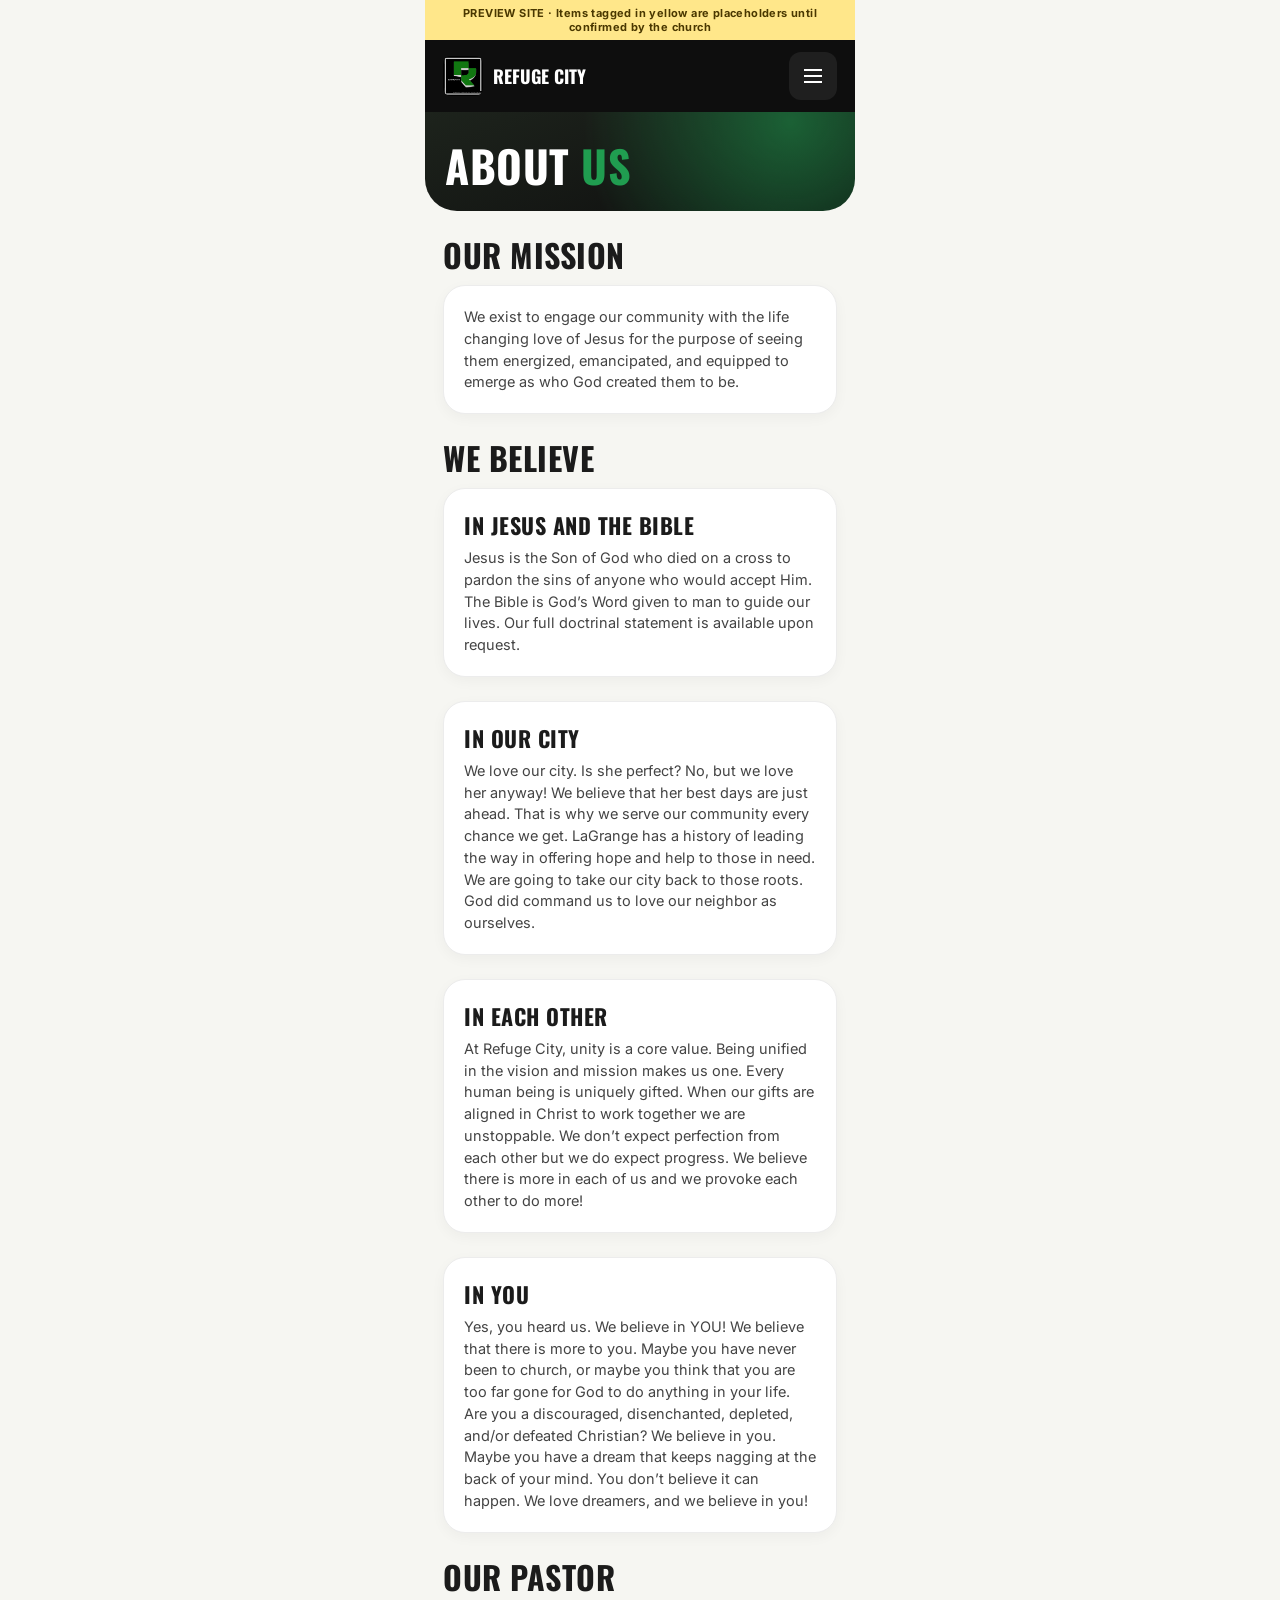
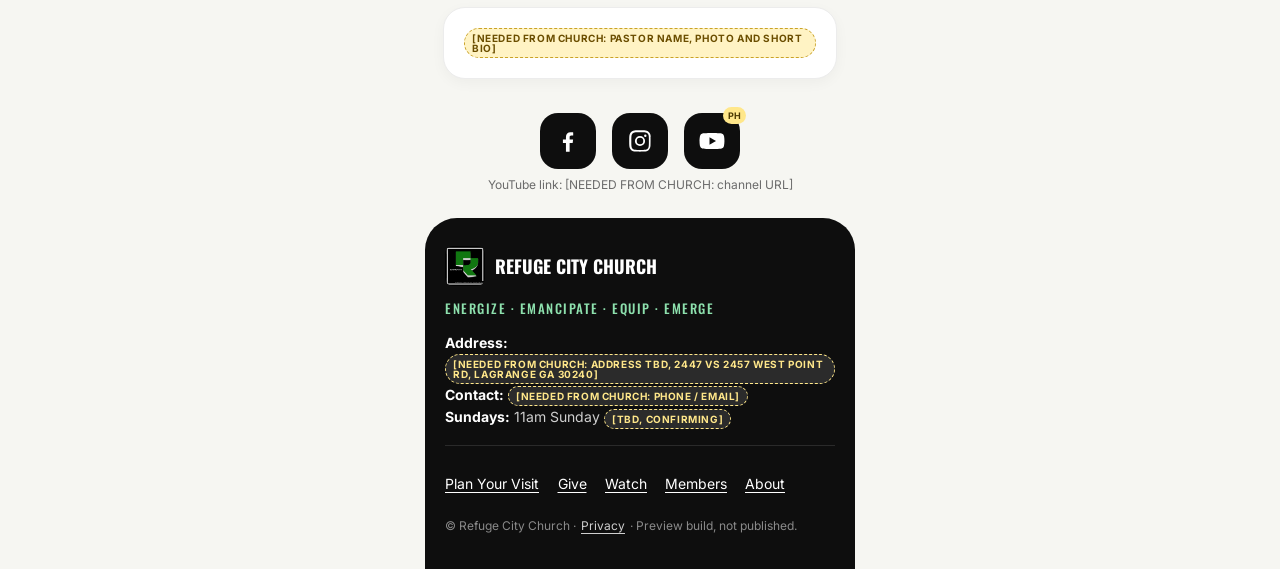
==== commit 80b9a356: "Raise small type and tidy the header, hub, and footer Make helper text easier to read, name the logo" ====
--- a/about/index.html
+++ b/about/index.html
@@ -10,8 +10,8 @@
 <a class="skip" href="#main">Skip to content</a>
 <div class="banner">PREVIEW SITE · Items tagged in yellow are placeholders until confirmed by the church</div>
 <header>
-  <a class="brand" href="../"><img src="../assets/img/logo.png" alt="Refuge City Church logo">Refuge City</a>
-  <details class="nav"><summary class="menu" aria-label="Menu" aria-expanded="false" aria-controls="site-menu"><span></span></summary><button type="button" class="nav-backdrop" tabindex="-1" aria-hidden="true"></button><nav class="panel" id="site-menu"><a href="../">Home</a><a href="../visit/">Plan Your Visit</a><a href="../give/">Give</a><a href="../watch/">Watch</a><a href="../next-steps/">Next Steps</a><a href="../kids/">Kids District</a><a href="../members/">Members Hub</a><a href="../about/" aria-current="page">About</a><a href="../privacy/">Privacy</a></nav></details>
+  <a class="brand" href="../" aria-label="Refuge City Church, home"><img src="../assets/img/logo.png" alt="">Refuge City</a>
+  <details class="nav"><summary class="menu" aria-label="Menu" aria-expanded="false" aria-controls="site-menu"><span></span></summary><button type="button" class="nav-backdrop" tabindex="-1" aria-hidden="true"></button><nav class="panel" id="site-menu"><a href="../">Home</a><a href="../visit/">Plan Your Visit</a><a href="../give/">Give</a><a href="../watch/">Watch</a><a href="../next-steps/">Next Steps</a><a href="../kids/">Kids District</a><a href="../members/">Members Hub</a><a href="../about/" aria-current="page">About</a></nav></details>
 </header>
 <main id="main">
 <div class="hero short"><h1>About <em>Us</em></h1></div>
@@ -34,7 +34,7 @@
   <a href="https://www.instagram.com/refugecity.cc/" aria-label="Instagram"><svg viewBox="0 0 24 24"><path d="M12 7.3A4.7 4.7 0 1 0 12 16.7 4.7 4.7 0 0 0 12 7.3zm0 7.7a3 3 0 1 1 0-6 3 3 0 0 1 0 6zm6-7.9a1.1 1.1 0 1 1-2.2 0 1.1 1.1 0 0 1 2.2 0zM21.9 8.1c-.1-1.6-.4-3-1.6-4.2S17.6 2.2 16 2.1c-1.6-.1-6.4-.1-8 0-1.6.1-3 .4-4.2 1.6S2.2 6.4 2.1 8c-.1 1.6-.1 6.4 0 8 .1 1.6.4 3 1.6 4.2s2.6 1.5 4.2 1.6c1.6.1 6.4.1 8 0 1.6-.1 3-.4 4.2-1.6s1.5-2.6 1.6-4.2c.1-1.6.1-6.4 0-7.9zM19.8 18a3.2 3.2 0 0 1-1.8 1.8c-1.3.5-4.3.4-5.9.4s-4.6.1-5.9-.4A3.2 3.2 0 0 1 4.4 18c-.5-1.3-.4-4.3-.4-5.9s-.1-4.6.4-5.9A3.2 3.2 0 0 1 6.2 4.4c1.3-.5 4.3-.4 5.9-.4s4.6-.1 5.9.4a3.2 3.2 0 0 1 1.8 1.8c.5 1.3.4 4.3.4 5.9s.1 4.6-.4 5.9z"/></svg></a>
   <a class="ph" href="#" aria-label="YouTube (placeholder)"><svg viewBox="0 0 24 24"><path d="M23 7.2a3 3 0 0 0-2.1-2.1C19 4.6 12 4.6 12 4.6s-7 0-8.9.5A3 3 0 0 0 1 7.2C.5 9.1.5 12 .5 12s0 2.9.5 4.8a3 3 0 0 0 2.1 2.1c1.9.5 8.9.5 8.9.5s7 0 8.9-.5a3 3 0 0 0 2.1-2.1c.5-1.9.5-4.8.5-4.8s0-2.9-.5-4.8zM9.7 15.5v-7l6 3.5-6 3.5z"/></svg></a>
 </div>
-<p class="soc-note">Facebook: Refuge City Church · Instagram: @refugecity.cc<br>YouTube link: [NEEDED FROM CHURCH: channel URL]</p>
+<p class="soc-note">YouTube link: [NEEDED FROM CHURCH: channel URL]</p>
 <footer>
   <div class="brand"><img src="../assets/img/logo.png" alt="">Refuge City Church</div>
   <div class="tagline">Energize · Emancipate · Equip · Emerge</div>
@@ -42,8 +42,8 @@
   <div><b style="color:#fff">Contact:</b> <span class="tag dark">[NEEDED FROM CHURCH: phone / email]</span></div>
   <div><b style="color:#fff">Sundays:</b> 11am Sunday <span class="tag dark">[TBD, confirming]</span></div>
   <hr>
-  <div class="foot-links"><a href="../visit/">Plan Your Visit</a><a href="../give/">Give</a><a href="../watch/">Watch</a><a href="../members/">Members</a><a href="../about/">About</a><a href="../privacy/">Privacy</a></div>
-  <div class="fine" style="margin-top:10px">© Refuge City Church · Preview build, not published.</div>
+  <div class="foot-links"><a href="../visit/">Plan Your Visit</a><a href="../give/">Give</a><a href="../watch/">Watch</a><a href="../members/">Members</a><a href="../about/">About</a></div>
+  <div class="fine" style="margin-top:10px">© Refuge City Church · <a class="text-link" href="../privacy/" style="color:#cfcfcf;text-decoration:underline">Privacy</a> · Preview build, not published.</div>
 </footer>
 <script>
 (function(){
--- a/assets/css/site.css
+++ b/assets/css/site.css
@@ -6,6 +6,7 @@
 .tag{display:inline-block;font:700 10px/1 Inter,sans-serif;letter-spacing:.6px;text-transform:uppercase;padding:4px 7px;border-radius:999px;background:#fff3c4;color:#6b4e00;border:1px dashed #c9a227;vertical-align:middle}
 .tag.dark{background:rgba(255,255,255,.12);color:#ffe78a;border-color:#ffe78a}
 header{position:sticky;top:0;z-index:20;display:flex;align-items:center;justify-content:space-between;padding:12px 18px;background:var(--black);color:#fff}
+header .brand{min-height:44px}
 .brand{display:flex;align-items:center;gap:10px;font:700 18px Oswald,sans-serif;text-transform:uppercase}
 .brand img{width:40px;height:40px;border-radius:8px}
 .menu{width:48px;height:48px;border-radius:12px;background:#1f1f1f;display:grid;place-items:center;position:relative;z-index:3}
@@ -67,16 +68,17 @@
 .kids p{font-size:14.5px;line-height:1.5;opacity:.88;margin:10px 0 16px;color:#fff}
 .pill{display:inline-flex;align-items:center;gap:8px;background:var(--green-d);color:#fff;padding:13px 18px;border-radius:999px;font:700 15px Inter}
 .hub{display:grid;grid-template-columns:1fr 1fr;gap:12px}
-.tile{background:#fff;border:2px solid #1b1b1b;border-radius:20px;padding:16px;min-height:118px;display:flex;flex-direction:column;justify-content:flex-start}
+.tile{position:relative;background:#fff;border:2px solid #1b1b1b;border-radius:20px;padding:16px;min-height:118px;display:flex;flex-direction:column;justify-content:flex-start}
+.tile .ar{position:absolute;top:14px;right:14px;font-size:20px;line-height:1;color:#1b1b1b}
 .tile .ti{width:40px;height:40px;border-radius:12px;background:var(--black);display:grid;place-items:center}
 .tile .ti svg{width:22px;height:22px;stroke:#5fd38d;fill:none;stroke-width:2;stroke-linecap:round;stroke-linejoin:round}
 .tile b{font:700 17px Oswald;text-transform:uppercase;line-height:1.1;display:block;margin-top:12px}
-.tile small{display:block;font-size:11px;color:var(--mute);margin-top:4px}
+.tile small{display:block;font-size:13px;line-height:1.35;color:var(--mute);margin-top:4px}
 .social{display:flex;justify-content:center;gap:16px;padding:34px 18px 8px}
 .social a{width:56px;height:56px;border-radius:18px;background:var(--black);display:grid;place-items:center;position:relative}
 .social svg{width:26px;height:26px;fill:#fff}
 .social a.ph::after{content:"PH";position:absolute;top:-6px;right:-6px;font:700 9px Inter;background:#ffe78a;color:#4a3800;padding:3px 5px;border-radius:999px}
-.soc-note{text-align:center;font-size:11px;color:var(--mute);padding:0 24px}
+.soc-note{text-align:center;font-size:12px;color:var(--mute);padding:0 24px}
 footer{margin-top:26px;background:var(--black);color:#cfcfcf;padding:28px 20px 34px;border-radius:32px 32px 0 0;font-size:14px;line-height:1.6}
 footer .brand{color:#fff;margin-bottom:12px}
 footer .tagline{font:500 13px Oswald;letter-spacing:1.5px;text-transform:uppercase;color:#8de0ad;margin-bottom:14px}
@@ -89,7 +91,8 @@
 .src.dark{color:#8de0ad;background:rgba(32,157,80,.18)}
 /* Hidden now. At launch, hide .banner the same way: one class, display:none. */
 .review-note{display:none}
-.note{font-size:12px;color:var(--mute);margin-top:10px}
+.note{font-size:13px;color:var(--mute);margin-top:10px}
+.note a.text-link{font-size:15px}
 
 /* site additions */
 .hero.short{min-height:230px}
@@ -121,4 +124,12 @@
 .foot-social a{width:44px;height:44px;border-radius:14px;background:#1f1f1f;display:grid;place-items:center}
 .foot-social svg{width:22px;height:22px;fill:#fff}
 .skip{position:absolute;left:-999px}.skip:focus{left:10px;top:10px;z-index:99;background:#fff;color:#000;padding:8px}
+:focus-visible{outline:3px solid #1b1b1b;outline-offset:3px}
+header :focus-visible,
+footer :focus-visible,
+.nav .panel a:focus-visible,
+.step:focus-visible,
+.kids :focus-visible,
+.hero :focus-visible{outline-color:#fff}
+footer .fine a.text-link{display:inline;min-height:0;padding:0 2px;font-size:12px;color:#cfcfcf;text-decoration:underline;text-underline-offset:3px}
 .hero.short:not([style]){min-height:0;padding-top:32px;padding-bottom:24px;background:radial-gradient(circle at 85% 10%,rgba(32,157,80,.55) 0,transparent 55%),linear-gradient(160deg,#1d231c,#0e0e0e)}
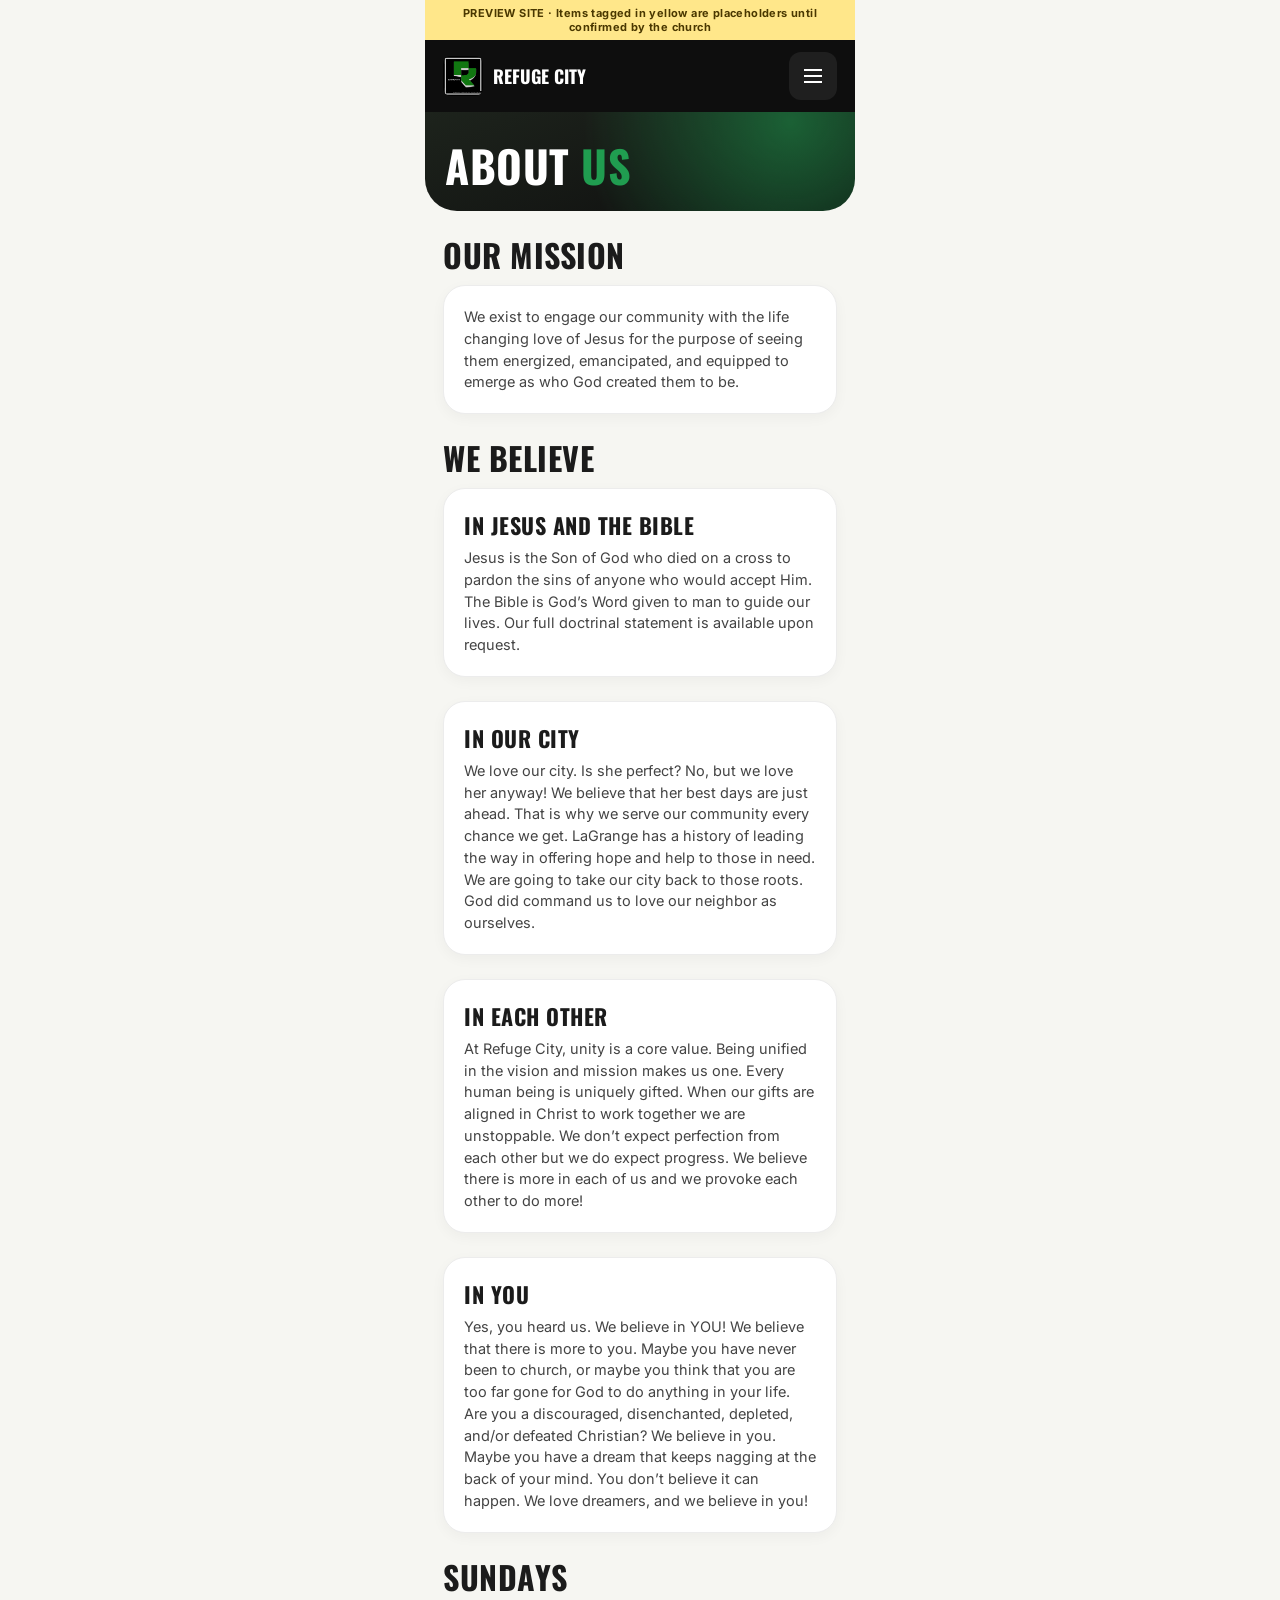
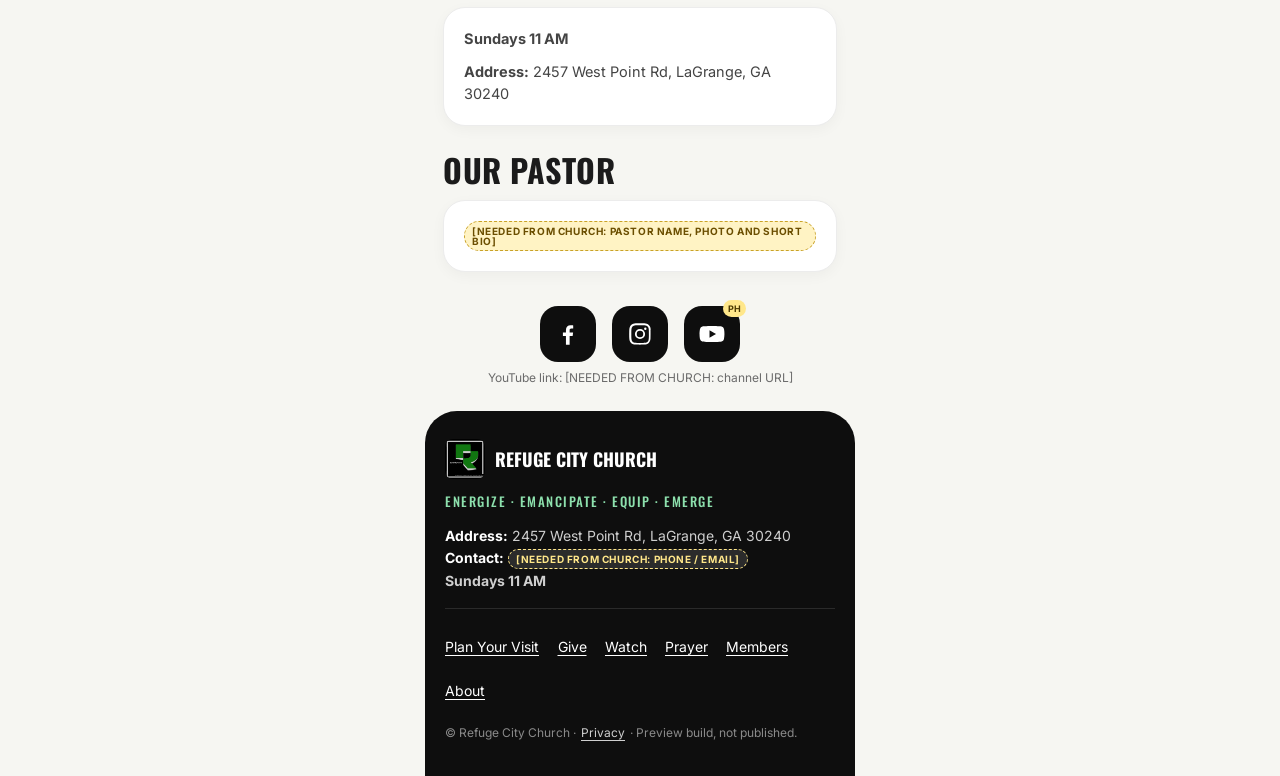
==== commit 0ef2a35d: "Publish Sunday facts, visit and prayer forms, and Refuge Resources Use the church line and 11 AM ser" ====
--- a/about/index.html
+++ b/about/index.html
@@ -11,7 +11,7 @@
 <div class="banner">PREVIEW SITE · Items tagged in yellow are placeholders until confirmed by the church</div>
 <header>
   <a class="brand" href="../" aria-label="Refuge City Church, home"><img src="../assets/img/logo.png" alt="">Refuge City</a>
-  <details class="nav"><summary class="menu" aria-label="Menu" aria-expanded="false" aria-controls="site-menu"><span></span></summary><button type="button" class="nav-backdrop" tabindex="-1" aria-hidden="true"></button><nav class="panel" id="site-menu"><a href="../">Home</a><a href="../visit/">Plan Your Visit</a><a href="../give/">Give</a><a href="../watch/">Watch</a><a href="../next-steps/">Next Steps</a><a href="../kids/">Kids District</a><a href="../members/">Members Hub</a><a href="../about/" aria-current="page">About</a></nav></details>
+  <details class="nav"><summary class="menu" aria-label="Menu" aria-expanded="false" aria-controls="site-menu"><span></span></summary><button type="button" class="nav-backdrop" tabindex="-1" aria-hidden="true"></button><nav class="panel" id="site-menu"><a href="../">Home</a><a href="../visit/">Plan Your Visit</a><a href="../give/">Give</a><a href="../watch/">Watch</a><a href="../prayer/">Prayer</a><a href="../next-steps/">Next Steps</a><a href="../members/">Members Hub</a><a href="../about/" aria-current="page">About</a></nav></details>
 </header>
 <main id="main">
 <div class="hero short"><h1>About <em>Us</em></h1></div>
@@ -23,6 +23,10 @@
   <div class="sec-h"><h2>We Believe</h2><span class="src review-note">From refugecity.cc</span></div>
   <div class="list"><div class="card"><h3>In Jesus and the Bible</h3><p>Jesus is the Son of God who died on a cross to pardon the sins of anyone who would accept Him. The Bible is God’s Word given to man to guide our lives. Our full doctrinal statement is available upon request.</p></div><div class="card"><h3>In our City</h3><p>We love our city. Is she perfect? No, but we love her anyway! We believe that her best days are just ahead. That is why we serve our community every chance we get. LaGrange has a history of leading the way in offering hope and help to those in need. We are going to take our city back to those roots. God did command us to love our neighbor as ourselves.</p></div><div class="card"><h3>In Each Other</h3><p>At Refuge City, unity is a core value. Being unified in the vision and mission makes us one. Every human being is uniquely gifted. When our gifts are aligned in Christ to work together we are unstoppable. We don’t expect perfection from each other but we do expect progress. We believe there is more in each of us and we provoke each other to do more!</p></div><div class="card"><h3>In You</h3><p>Yes, you heard us. We believe in YOU! We believe that there is more to you. Maybe you have never been to church, or maybe you think that you are too far gone for God to do anything in your life. Are you a discouraged, disenchanted, depleted, and/or defeated Christian? We believe in you. Maybe you have a dream that keeps nagging at the back of your mind. You don’t believe it can happen. We love dreamers, and we believe in you!</p></div></div>
   <p class="note review-note">Text copied from the church’s current site.</p>
+</section>
+<section>
+  <div class="sec-h"><h2>Sundays</h2></div>
+  <div class="card prose"><p><b>Sundays 11 AM</b></p><p><b>Address:</b> 2457 West Point Rd, LaGrange, GA 30240</p><p class="review-note">confirm 2457 is also the physical meeting address</p></div>
 </section>
 <section>
   <div class="sec-h"><h2>Our Pastor</h2></div>
@@ -38,11 +42,11 @@
 <footer>
   <div class="brand"><img src="../assets/img/logo.png" alt="">Refuge City Church</div>
   <div class="tagline">Energize · Emancipate · Equip · Emerge</div>
-  <div><b style="color:#fff">Address:</b> <span class="tag dark">[NEEDED FROM CHURCH: address TBD, 2447 vs 2457 West Point Rd, LaGrange GA 30240]</span></div>
+  <div><b style="color:#fff">Address:</b> 2457 West Point Rd, LaGrange, GA 30240<p class="review-note">confirm 2457 is also the physical meeting address</p></div>
   <div><b style="color:#fff">Contact:</b> <span class="tag dark">[NEEDED FROM CHURCH: phone / email]</span></div>
-  <div><b style="color:#fff">Sundays:</b> 11am Sunday <span class="tag dark">[TBD, confirming]</span></div>
+  <div><b>Sundays 11 AM</b></div>
   <hr>
-  <div class="foot-links"><a href="../visit/">Plan Your Visit</a><a href="../give/">Give</a><a href="../watch/">Watch</a><a href="../members/">Members</a><a href="../about/">About</a></div>
+  <div class="foot-links"><a href="../visit/">Plan Your Visit</a><a href="../give/">Give</a><a href="../watch/">Watch</a><a href="../prayer/">Prayer</a><a href="../members/">Members</a><a href="../about/">About</a></div>
   <div class="fine" style="margin-top:10px">© Refuge City Church · <a class="text-link" href="../privacy/" style="color:#cfcfcf;text-decoration:underline">Privacy</a> · Preview build, not published.</div>
 </footer>
 <script>
